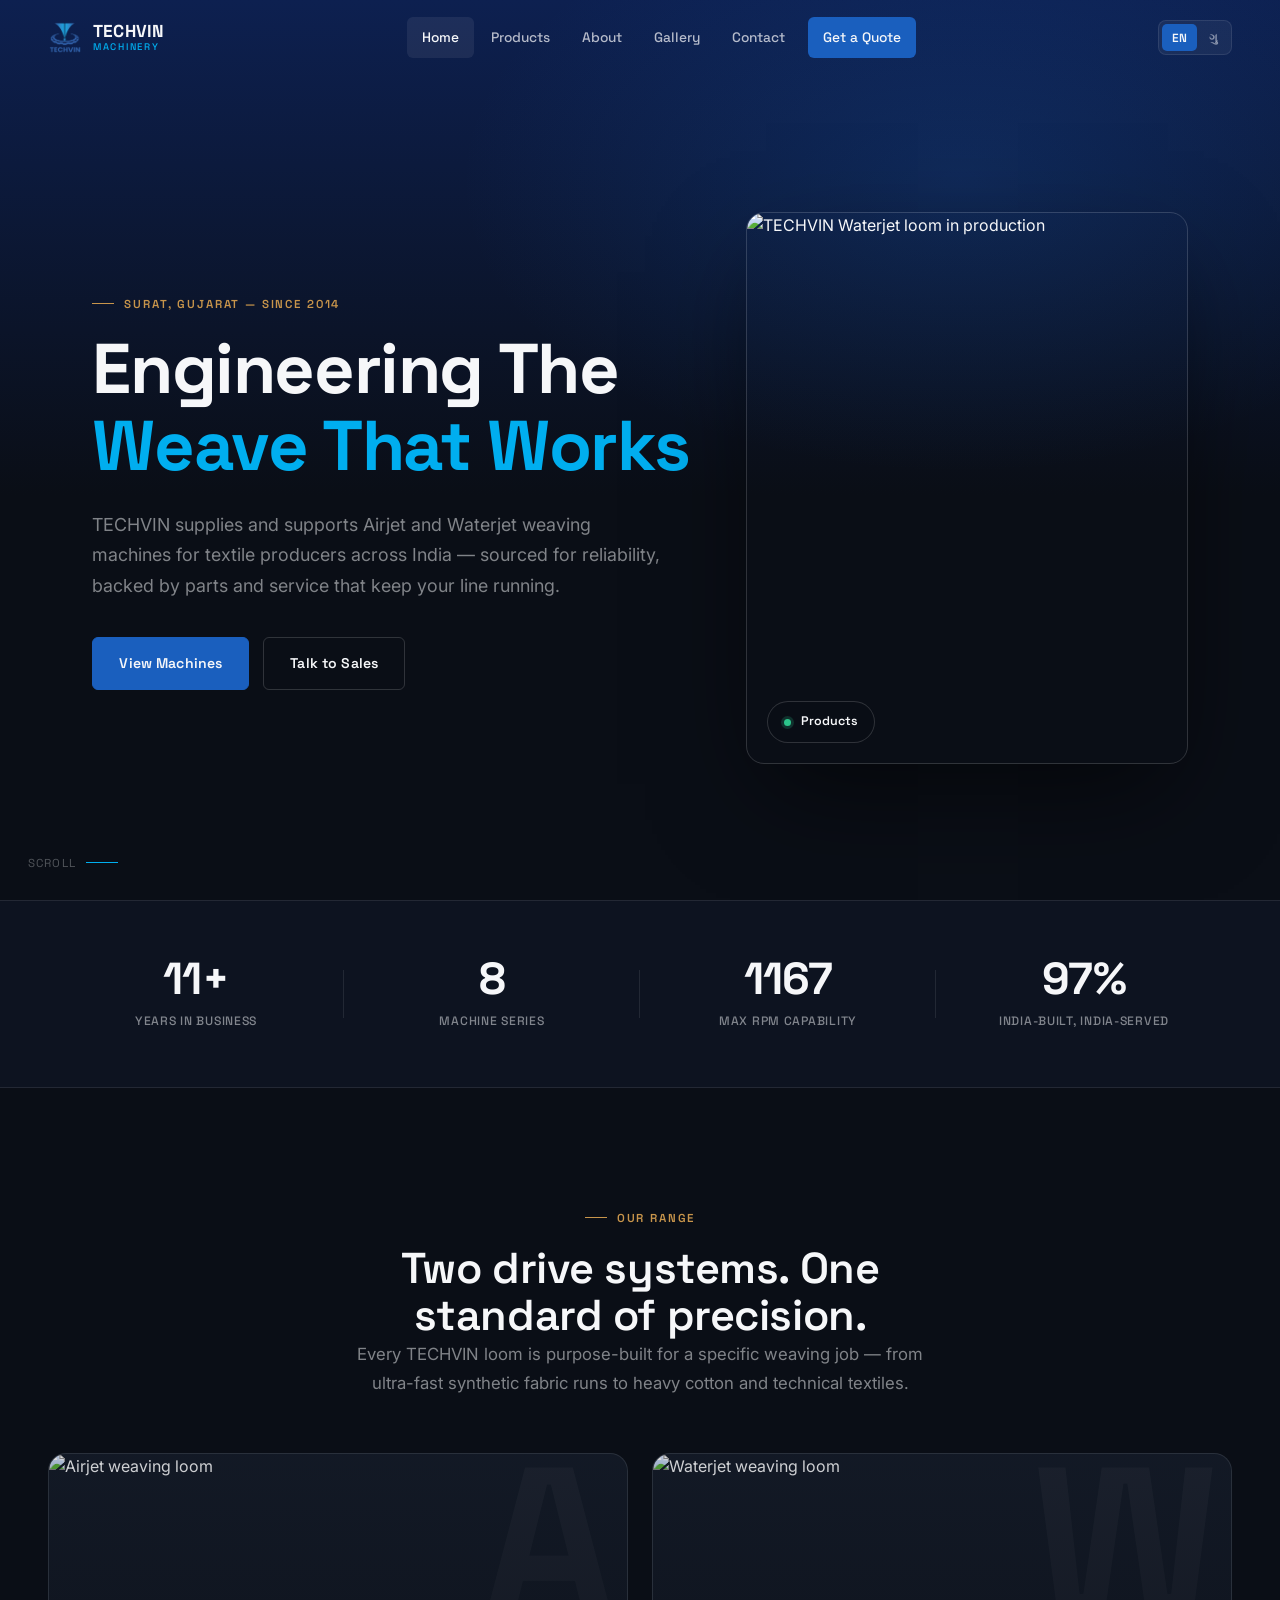
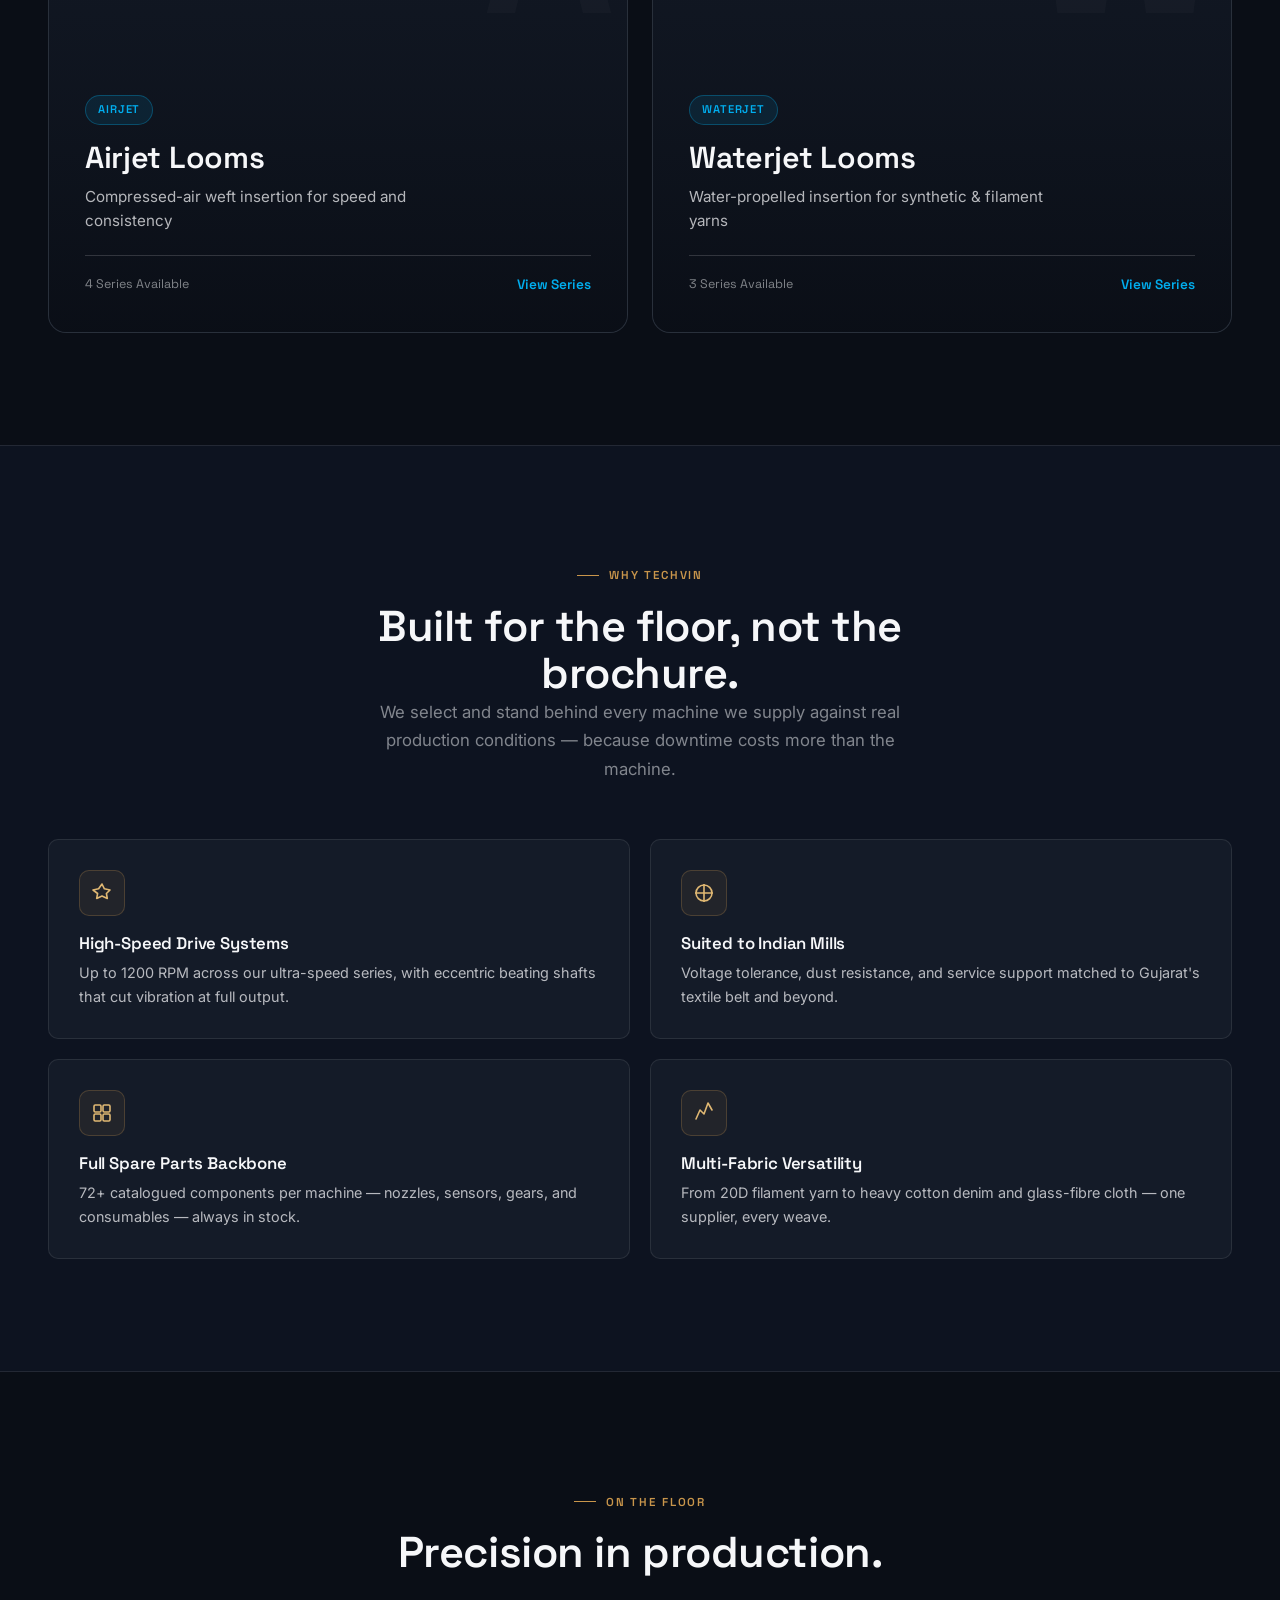
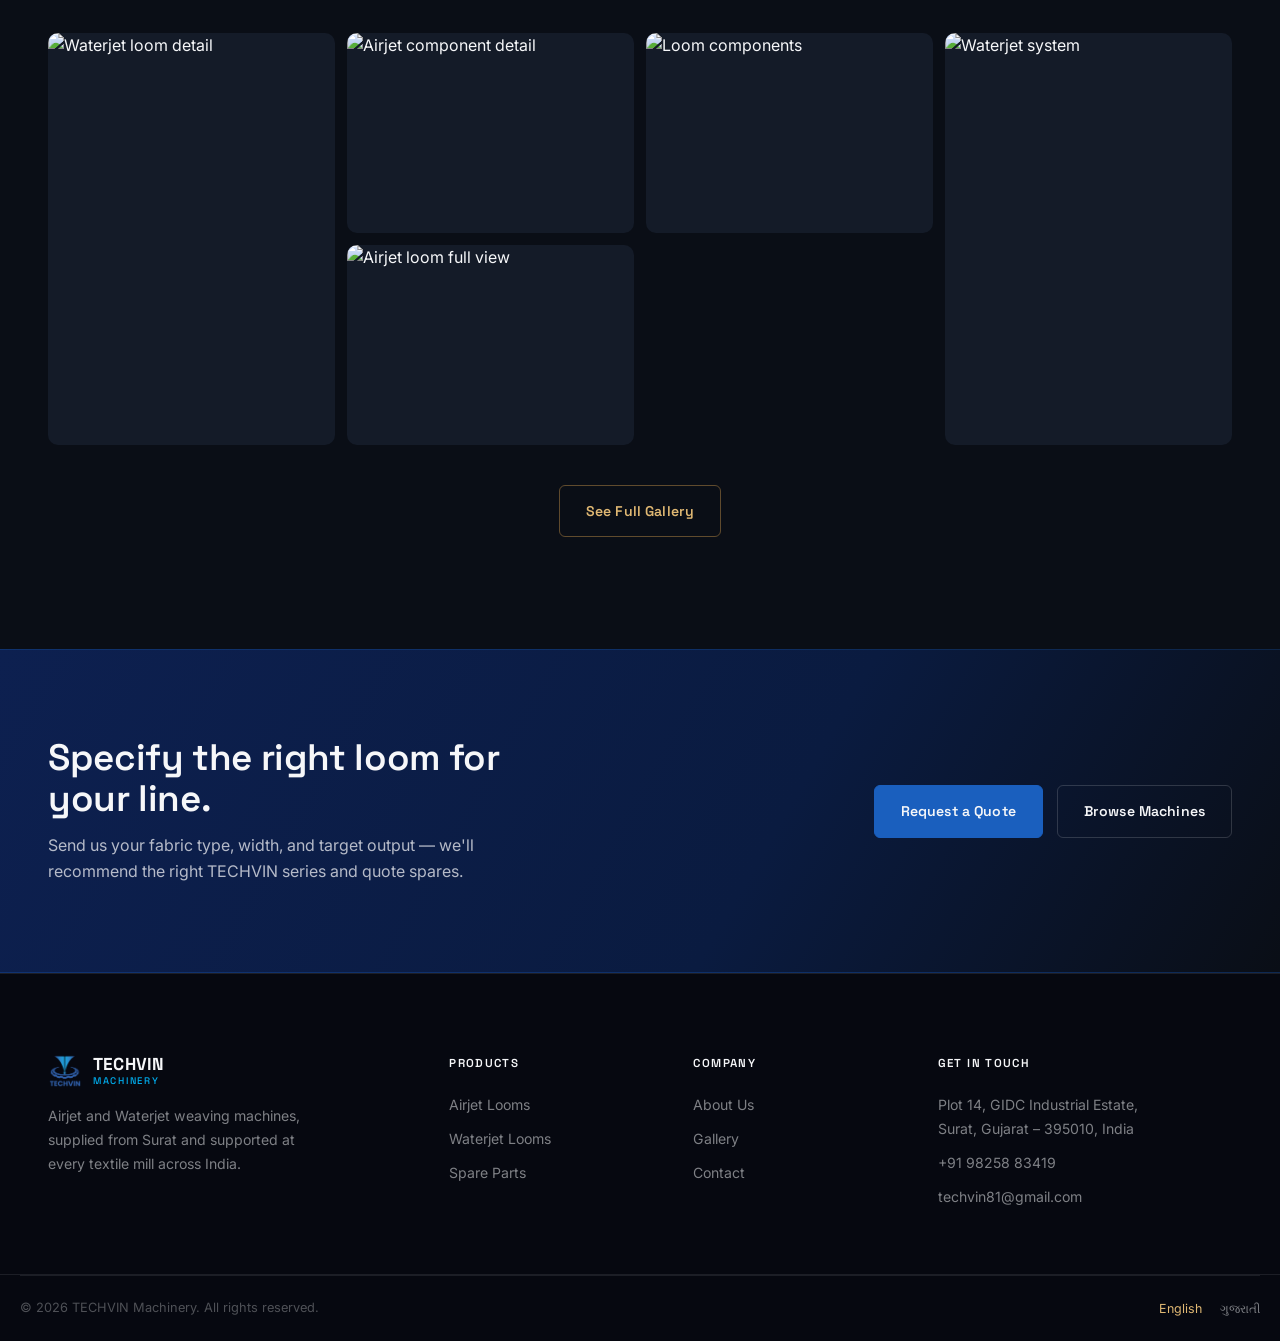
==== index.html @ 34e2d1c4 "Initial website upload" ====
<!DOCTYPE html>
<html lang="en">
<head>
<meta charset="UTF-8" />
<meta name="viewport" content="width=device-width, initial-scale=1.0" />
<title>TECHVIN Machinery — Airjet & Waterjet Weaving Machines | Surat, India</title>
<meta name="description" content="TECHVIN Machinery supplies Airjet and Waterjet weaving looms to textile producers across India. Eight machine series, full spare parts catalogue, and direct technical support." />
<link rel="icon" href="assets/favicon.png" />
<link rel="preconnect" href="https://fonts.googleapis.com">
<link rel="preconnect" href="https://fonts.gstatic.com" crossorigin>
<link href="https://fonts.googleapis.com/css2?family=Space+Grotesk:wght@500;600;700&family=Inter:wght@400;500;600&display=swap" rel="stylesheet">
<link rel="stylesheet" href="css/base.css">
<link rel="stylesheet" href="css/home.css">
</head>
<body>
<a href="#main" class="skip-link">Skip to content</a>

<!-- ═══════════ NAVBAR ═══════════ -->
<header class="nav" id="nav">
  <div class="nav-row">
    <a href="index.html" class="brand">
      <img src="assets/techvin-logo.png" alt="TECHVIN Machinery" class="brand-mark" />
      <span class="brand-text">
        <span class="brand-name" data-i18n="brand_name">TECHVIN</span>
        <span class="brand-sub" data-i18n="brand_sub">Machinery</span>
      </span>
    </a>

    <nav class="nav-links" id="navLinks">
      <a href="index.html" class="nav-link is-active" data-i18n="nav_home">Home</a>
      <a href="pages/products.html" class="nav-link" data-i18n="nav_products">Products</a>
      <a href="pages/about.html" class="nav-link" data-i18n="nav_about">About</a>
      <a href="pages/gallery.html" class="nav-link" data-i18n="nav_gallery">Gallery</a>
      <a href="pages/contact.html" class="nav-link" data-i18n="nav_contact">Contact</a>
      <a href="pages/contact.html" class="nav-link nav-cta" data-i18n="nav_quote">Get a Quote</a>
    </nav>

    <div class="nav-right">
      <div class="lang-switch">
        <button class="lang-btn" data-lang-btn="en">EN</button>
        <button class="lang-btn" data-lang-btn="gu">ગુ</button>
      </div>
      <button class="burger" id="burger" aria-label="Toggle menu" aria-controls="navLinks" aria-expanded="false">
        <span></span><span></span><span></span>
      </button>
    </div>
  </div>
</header>

<main id="main">

  <!-- ═══════════ HERO ═══════════ -->
  <section class="hero">
    <div class="hero-bg"><canvas id="weaveCanvas"></canvas></div>
    <div class="wrap">
      <div class="hero-row">
        <div class="hero-copy">
          <div class="eyebrow" data-i18n="hero_eyebrow">Surat, Gujarat — Since 2014</div>
          <h1>
            <span data-i18n="hero_h1_1">Engineering The</span>
            <em data-i18n="hero_h1_2">Weave That Works</em>
          </h1>
          <p class="lede" data-i18n="hero_lede">TECHVIN supplies and supports Airjet and Waterjet weaving machines for textile producers across India — sourced for reliability, backed by parts and service that keep your line running.</p>
          <div class="hero-actions">
            <a href="pages/products.html" class="btn btn-primary" data-i18n="hero_cta_primary">View Machines</a>
            <a href="pages/contact.html" class="btn btn-ghost" data-i18n="hero_cta_secondary">Talk to Sales</a>
          </div>
        </div>

        <div class="hero-visual">
          <img src="https://drive.google.com/thumbnail?id=1H5EnKCbBgVhOrchlebWyleSHuR_It9DN&sz=w900" alt="TECHVIN Waterjet loom in production" loading="eager" />
          <div class="hero-visual-tag">
            <span class="dot"></span>
            <span data-i18n="nav_products">In Production</span>
          </div>
        </div>
      </div>
    </div>
    <div class="hero-scroll">
      <span data-i18n="hero_scroll">Scroll</span>
      <span class="hero-scroll-line"></span>
    </div>
  </section>

  <!-- ═══════════ STATS BAND ═══════════ -->
  <section class="stats-band">
    <div class="wrap">
      <div class="stats-row">
        <div class="stat r-up">
          <div class="stat-num" data-count-to="11" data-count-suffix="+">0+</div>
          <div class="stat-label" data-i18n="stat_1_label">Years in Business</div>
        </div>
        <div class="stat r-up" data-d="1">
          <div class="stat-num" data-count-to="8">0</div>
          <div class="stat-label" data-i18n="stat_2_label">Machine Series</div>
        </div>
        <div class="stat r-up" data-d="2">
          <div class="stat-num" data-count-to="1200">0</div>
          <div class="stat-label" data-i18n="stat_3_label">Max RPM Capability</div>
        </div>
        <div class="stat r-up" data-d="3">
          <div class="stat-num" data-count-to="100" data-count-suffix="%">0%</div>
          <div class="stat-label" data-i18n="stat_4_label">India-Built, India-Served</div>
        </div>
      </div>
    </div>
  </section>

  <!-- ═══════════ PRODUCT RANGE ═══════════ -->
  <section class="sect">
    <div class="wrap">
      <div class="section-head center r-up">
        <div class="eyebrow" data-i18n="range_eyebrow">Our Range</div>
        <h2 data-i18n="range_title">Two drive systems. One standard of precision.</h2>
        <p class="lede" data-i18n="range_lede">Every TECHVIN loom is purpose-built for a specific weaving job — from ultra-fast synthetic fabric runs to heavy cotton and technical textiles.</p>
      </div>

      <div class="range-grid">
        <a href="pages/products.html#airjet" class="range-card r-up">
          <span class="range-card-ghost">A</span>
          <div class="range-card-bg"><img src="https://drive.google.com/thumbnail?id=15q6mV-lYst948VXFdci10_Y_aM0to9F8&sz=w900" alt="Airjet weaving loom" loading="lazy" /></div>
          <div class="range-card-body">
            <span class="tag-pill">Airjet</span>
            <h3 data-i18n="airjet_name">Airjet Looms</h3>
            <p data-i18n="airjet_tagline">Compressed-air weft insertion for speed and consistency</p>
            <div class="range-card-footer">
              <span class="range-card-count" data-i18n="airjet_count">4 Series Available</span>
              <span class="range-card-link" data-i18n="view_series">View Series →</span>
            </div>
          </div>
        </a>

        <a href="pages/products.html#waterjet" class="range-card r-up" data-d="1">
          <span class="range-card-ghost">W</span>
          <div class="range-card-bg"><img src="https://drive.google.com/thumbnail?id=1H5EnKCbBgVhOrchlebWyleSHuR_It9DN&sz=w900" alt="Waterjet weaving loom" loading="lazy" /></div>
          <div class="range-card-body">
            <span class="tag-pill">Waterjet</span>
            <h3 data-i18n="waterjet_name">Waterjet Looms</h3>
            <p data-i18n="waterjet_tagline">Water-propelled insertion for synthetic & filament yarns</p>
            <div class="range-card-footer">
              <span class="range-card-count" data-i18n="waterjet_count">3 Series Available</span>
              <span class="range-card-link" data-i18n="view_series">View Series →</span>
            </div>
          </div>
        </a>
      </div>
    </div>
  </section>

  <!-- ═══════════ WHY TECHVIN ═══════════ -->
  <section class="sect why-band">
    <div class="wrap">
      <div class="section-head center r-up">
        <div class="eyebrow" data-i18n="why_eyebrow">Why TECHVIN</div>
        <h2 data-i18n="why_title">Built for the floor, not the brochure.</h2>
        <p class="lede" data-i18n="why_lede">We test every configuration against real production conditions before it ships — because downtime costs more than the machine.</p>
      </div>

      <div class="why-grid">
        <div class="why-card r-up">
          <div class="why-icon"><svg width="22" height="22" viewBox="0 0 22 22" fill="none"><path d="M11 2l2.4 4.8L19 8l-3.6 3.5.9 5L11 14l-5.3 2.5.9-5L2 8l5.6-1.2L11 2z" stroke="currentColor" stroke-width="1.6" stroke-linejoin="round"/></svg></div>
          <h4 data-i18n="why1_h">High-Speed Drive Systems</h4>
          <p data-i18n="why1_p">Up to 1200 RPM across our ultra-speed series, with eccentric beating shafts that cut vibration at full output.</p>
        </div>
        <div class="why-card r-up" data-d="1">
          <div class="why-icon"><svg width="22" height="22" viewBox="0 0 22 22" fill="none"><circle cx="11" cy="11" r="8" stroke="currentColor" stroke-width="1.6"/><path d="M11 2v18M2 11h18" stroke="currentColor" stroke-width="1.6"/></svg></div>
          <h4 data-i18n="why2_h">Suited to Indian Mills</h4>
          <p data-i18n="why2_p">Voltage tolerance, dust resistance, and service support tuned for Gujarat's textile belt and beyond.</p>
        </div>
        <div class="why-card r-up" data-d="2">
          <div class="why-icon"><svg width="22" height="22" viewBox="0 0 22 22" fill="none"><rect x="3" y="3" width="7" height="7" rx="1.2" stroke="currentColor" stroke-width="1.6"/><rect x="12" y="3" width="7" height="7" rx="1.2" stroke="currentColor" stroke-width="1.6"/><rect x="3" y="12" width="7" height="7" rx="1.2" stroke="currentColor" stroke-width="1.6"/><rect x="12" y="12" width="7" height="7" rx="1.2" stroke="currentColor" stroke-width="1.6"/></svg></div>
          <h4 data-i18n="why3_h">Full Spare Parts Backbone</h4>
          <p data-i18n="why3_p">72+ catalogued components per machine — nozzles, sensors, gears, and consumables — always in stock.</p>
        </div>
        <div class="why-card r-up" data-d="3">
          <div class="why-icon"><svg width="22" height="22" viewBox="0 0 22 22" fill="none"><path d="M3 17l4-9 4 4 4-11 4 7" stroke="currentColor" stroke-width="1.6" stroke-linecap="round" stroke-linejoin="round"/></svg></div>
          <h4 data-i18n="why4_h">Multi-Fabric Versatility</h4>
          <p data-i18n="why4_p">From 20D filament yarn to heavy cotton denim and glass-fibre cloth — one supplier, every weave.</p>
        </div>
      </div>
    </div>
  </section>

  <!-- ═══════════ SHOWCASE STRIP ═══════════ -->
  <section class="sect">
    <div class="wrap">
      <div class="section-head center r-up">
        <div class="eyebrow" data-i18n="showcase_eyebrow">On The Floor</div>
        <h2 data-i18n="showcase_title">Precision in production.</h2>
      </div>

      <div class="showcase-grid">
        <div class="showcase-item tall r-up">
          <img src="https://drive.google.com/thumbnail?id=1GYxYd52qwYumu2I_xpINzotYPOFWDaPb&sz=w700" alt="Waterjet loom detail" loading="lazy" />
          <div class="showcase-item-label" data-i18n="gallery_filter_waterjet">Waterjet</div>
        </div>
        <div class="showcase-item r-up" data-d="1">
          <img src="https://drive.google.com/thumbnail?id=11P0kAYmKtqrA3sZY6hB5uOSQtJGNh0em&sz=w500" alt="Airjet component detail" loading="lazy" />
          <div class="showcase-item-label" data-i18n="gallery_filter_airjet">Airjet</div>
        </div>
        <div class="showcase-item r-up" data-d="2">
          <img src="https://drive.google.com/thumbnail?id=1xuJgImeui0Eny-VDzC0vppT2C38_XV1b&sz=w500" alt="Loom components" loading="lazy" />
          <div class="showcase-item-label" data-i18n="gallery_filter_detail">Components</div>
        </div>
        <div class="showcase-item tall r-up" data-d="3">
          <img src="https://drive.google.com/thumbnail?id=1aimJ4G2yCXreuC0UBPwrnjMQoAhqiRik&sz=w700" alt="Waterjet system" loading="lazy" />
          <div class="showcase-item-label" data-i18n="gallery_filter_waterjet">Waterjet</div>
        </div>
        <div class="showcase-item r-up" data-d="4">
          <img src="https://drive.google.com/thumbnail?id=1e0-pCHiiewJN08g0MHo2ypxxAXOkhI2l&sz=w500" alt="Airjet loom full view" loading="lazy" />
          <div class="showcase-item-label" data-i18n="gallery_filter_airjet">Airjet</div>
        </div>
      </div>

      <div class="showcase-foot r-up">
        <a href="pages/gallery.html" class="btn btn-brass" data-i18n="showcase_cta">See Full Gallery</a>
      </div>
    </div>
  </section>

  <!-- ═══════════ CTA BAND ═══════════ -->
  <section class="cta-band">
    <div class="wrap">
      <div class="cta-band-row">
        <div class="r-up">
          <h2 data-i18n="cta_band_h">Specify the right loom for your line.</h2>
          <p data-i18n="cta_band_p">Send us your fabric type, width, and target output — we'll recommend the right TECHVIN series and quote spares.</p>
        </div>
        <div class="cta-band-actions r-up" data-d="1">
          <a href="pages/contact.html" class="btn btn-primary" data-i18n="cta_band_btn1">Request a Quote</a>
          <a href="pages/products.html" class="btn btn-ghost" data-i18n="cta_band_btn2">Browse Machines</a>
        </div>
      </div>
    </div>
  </section>

</main>

<!-- ═══════════ FOOTER ═══════════ -->
<footer class="footer">
  <div class="wrap footer-grid">
    <div class="footer-brand">
      <a href="index.html" class="brand">
        <img src="assets/techvin-logo.png" alt="TECHVIN Machinery" class="brand-mark" />
        <span class="brand-text">
          <span class="brand-name" data-i18n="brand_name">TECHVIN</span>
          <span class="brand-sub" data-i18n="brand_sub">Machinery</span>
        </span>
      </a>
      <p class="footer-tag" data-i18n="footer_tagline">Airjet and Waterjet weaving machines, supplied from Surat and supported at every textile mill across India.</p>
    </div>
    <div class="footer-col">
      <h5 data-i18n="footer_col_products">Products</h5>
      <a href="pages/products.html#airjet" data-i18n="footer_link_airjet">Airjet Looms</a>
      <a href="pages/products.html#waterjet" data-i18n="footer_link_waterjet">Waterjet Looms</a>
      <a href="pages/products.html#spares" data-i18n="footer_link_spares">Spare Parts</a>
    </div>
    <div class="footer-col">
      <h5 data-i18n="footer_col_company">Company</h5>
      <a href="pages/about.html" data-i18n="footer_link_about">About Us</a>
      <a href="pages/gallery.html" data-i18n="footer_link_gallery">Gallery</a>
      <a href="pages/contact.html" data-i18n="footer_link_contact">Contact</a>
    </div>
    <div class="footer-col">
      <h5 data-i18n="footer_col_contact">Get In Touch</h5>
      <p data-i18n="footer_addr">Plot 14, GIDC Industrial Estate,<br>Surat, Gujarat – 395010, India</p>
      <a href="tel:+919825883419">+91 98258 83419</a>
      <a href="mailto:techvin81@gmail.com">techvin81@gmail.com</a>
    </div>
  </div>
  <div class="divider"></div>
  <div class="wrap footer-bottom">
    <div class="footer-bottom-row">
      <span data-i18n="footer_copyright">© 2026 TECHVIN Machinery. All rights reserved.</span>
      <div class="footer-langs">
        <button data-lang-btn="en">English</button>
        <button data-lang-btn="gu">ગુજરાતી</button>
      </div>
    </div>
  </div>
</footer>

<script src="js/i18n.js"></script>
<script src="js/main.js"></script>
</body>
</html>
---- css/base.css ----
/* ════════════════════════════════════════════════════════════
   TECHVIN MACHINERY — DESIGN TOKENS & BASE
   ════════════════════════════════════════════════════════════ */

:root {
  /* Surfaces */
  --ink: #0A0E16;
  --ink-2: #0D1320;
  --steel: #141B28;
  --steel-2: #1B2433;
  --line: rgba(246,247,249,0.09);
  --line-strong: rgba(246,247,249,0.16);

  /* Text */
  --paper: #F6F7F9;
  --paper-70: rgba(246,247,249,0.72);
  --paper-50: rgba(246,247,249,0.50);
  --paper-30: rgba(246,247,249,0.30);

  /* Brand */
  --blue: #1A5FBE;
  --blue-2: #2272DD;
  --cyan: #00AEEF;
  --navy-deep: #0D2050;
  --brass: #C8954B;
  --brass-light: #E0B873;

  /* Semantic */
  --success: #2BC48A;
  --danger: #E0556B;

  /* Type */
  --f-display: 'Space Grotesk', sans-serif;
  --f-body: 'Inter', sans-serif;

  /* Geometry */
  --r-sm: 6px;
  --r: 10px;
  --r-lg: 18px;
  --nav-h: 76px;
  --ease: cubic-bezier(0.16, 1, 0.3, 1);
}

/* ─── RESET ─── */
*, *::before, *::after { box-sizing: border-box; margin: 0; padding: 0; }
html { scroll-behavior: smooth; }
body {
  background: var(--ink);
  color: var(--paper);
  font-family: var(--f-body);
  font-size: 16px;
  line-height: 1.6;
  -webkit-font-smoothing: antialiased;
  overflow-x: hidden;
}
img, svg { display: block; max-width: 100%; }
a { color: inherit; text-decoration: none; }
button { font-family: inherit; border: none; background: none; cursor: pointer; }
ul, ol { list-style: none; }
table { border-collapse: collapse; width: 100%; }

::selection { background: var(--blue); color: var(--paper); }

:focus-visible {
  outline: 2px solid var(--cyan);
  outline-offset: 3px;
  border-radius: 2px;
}

/* ─── LAYOUT ─── */
.wrap {
  max-width: 1240px;
  margin: 0 auto;
  padding: 0 28px;
}
.sect { padding: 112px 0; }
.sect-tight { padding: 72px 0; }

@media (max-width: 768px) {
  .sect { padding: 72px 0; }
  .sect-tight { padding: 48px 0; }
  .wrap { padding: 0 20px; }
}

/* ─── TYPE SCALE ─── */
h1, h2, h3, h4 {
  font-family: var(--f-display);
  font-weight: 600;
  line-height: 1.1;
  letter-spacing: -0.01em;
  color: var(--paper);
}
h1 { font-size: clamp(2.4rem, 5.5vw, 4.6rem); font-weight: 700; letter-spacing: -0.02em; }
h2 { font-size: clamp(1.9rem, 3.4vw, 2.7rem); }
h3 { font-size: clamp(1.25rem, 2vw, 1.5rem); }
h4 { font-size: 1.05rem; font-weight: 600; }
p { color: var(--paper-70); }

.eyebrow {
  display: inline-flex;
  align-items: center;
  gap: 10px;
  font-family: var(--f-display);
  font-size: 0.72rem;
  font-weight: 600;
  letter-spacing: 0.16em;
  text-transform: uppercase;
  color: var(--brass);
  margin-bottom: 18px;
}
.eyebrow::before {
  content: '';
  width: 22px; height: 1px;
  background: var(--brass);
}
.lede {
  color: var(--paper-50);
  font-size: 1.05rem;
  line-height: 1.7;
  max-width: 580px;
}
.mono-tag {
  font-family: var(--f-display);
  font-size: 0.7rem;
  letter-spacing: 0.06em;
  color: var(--paper-50);
}

/* ─── BUTTONS ─── */
.btn {
  display: inline-flex;
  align-items: center;
  justify-content: center;
  gap: 8px;
  padding: 14px 26px;
  border-radius: var(--r-sm);
  font-family: var(--f-display);
  font-size: 0.88rem;
  font-weight: 600;
  letter-spacing: 0.01em;
  transition: transform 0.25s var(--ease), box-shadow 0.25s var(--ease), background 0.25s var(--ease), border-color 0.25s var(--ease);
  white-space: nowrap;
}
.btn-primary {
  background: var(--blue);
  color: var(--paper);
  border: 1px solid var(--blue);
}
.btn-primary:hover {
  background: var(--blue-2);
  box-shadow: 0 10px 28px rgba(26,95,190,0.35);
  transform: translateY(-2px);
}
.btn-ghost {
  background: transparent;
  color: var(--paper);
  border: 1px solid var(--line-strong);
}
.btn-ghost:hover {
  border-color: var(--paper-50);
  background: rgba(246,247,249,0.04);
  transform: translateY(-2px);
}
.btn-brass {
  background: transparent;
  color: var(--brass-light);
  border: 1px solid rgba(200,149,75,0.45);
}
.btn-brass:hover {
  background: rgba(200,149,75,0.1);
  border-color: var(--brass-light);
  transform: translateY(-2px);
}
.btn-block { width: 100%; }
.btn[disabled] { opacity: 0.5; cursor: not-allowed; transform: none !important; }

/* ─── NAVBAR ─── */
.nav {
  position: fixed;
  top: 0; left: 0; right: 0;
  z-index: 1000;
  height: var(--nav-h);
  transition: background 0.3s var(--ease), border-color 0.3s var(--ease);
  border-bottom: 1px solid transparent;
}
.nav.is-scrolled {
  background: rgba(10,14,22,0.88);
  backdrop-filter: blur(18px);
  -webkit-backdrop-filter: blur(18px);
  border-bottom-color: var(--line);
}
.nav-row {
  max-width: 1240px;
  margin: 0 auto;
  padding: 0 28px;
  height: 100%;
  display: flex;
  align-items: center;
  justify-content: space-between;
  gap: 24px;
}
.brand { display: flex; align-items: center; gap: 11px; flex-shrink: 0; }
.brand-mark { width: 34px; height: 34px; flex-shrink: 0; object-fit: contain; }
.brand-text { display: flex; flex-direction: column; line-height: 1; }
.brand-name {
  font-family: var(--f-display);
  font-size: 1.08rem;
  font-weight: 700;
  letter-spacing: 0.01em;
}
.brand-sub {
  font-family: var(--f-display);
  font-size: 0.6rem;
  font-weight: 500;
  color: var(--cyan);
  text-transform: uppercase;
  letter-spacing: 0.18em;
  margin-top: 3px;
}
.nav-links {
  display: flex;
  align-items: center;
  gap: 2px;
}
.nav-link {
  font-family: var(--f-display);
  font-size: 0.86rem;
  font-weight: 500;
  color: var(--paper-70);
  padding: 9px 15px;
  border-radius: var(--r-sm);
  transition: color 0.2s, background 0.2s;
}
.nav-link:hover { color: var(--paper); background: rgba(246,247,249,0.05); }
.nav-link.is-active { color: var(--paper); background: rgba(246,247,249,0.07); }
.nav-cta {
  background: var(--blue);
  color: var(--paper) !important;
  margin-left: 6px;
}
.nav-cta:hover { background: var(--blue-2); }
.nav-right { display: flex; align-items: center; gap: 14px; }

.lang-switch {
  display: flex;
  background: rgba(246,247,249,0.05);
  border: 1px solid var(--line);
  border-radius: 8px;
  padding: 3px;
  gap: 2px;
}
.lang-btn {
  font-family: var(--f-display);
  font-size: 0.74rem;
  font-weight: 600;
  color: var(--paper-50);
  padding: 6px 10px;
  border-radius: 5px;
  transition: background 0.2s, color 0.2s;
}
.lang-btn:hover { color: var(--paper); }
.lang-btn.is-active { background: var(--blue); color: var(--paper); }

.burger {
  display: none;
  flex-direction: column;
  justify-content: center;
  gap: 5px;
  width: 36px; height: 36px;
}
.burger span {
  width: 22px; height: 1.5px;
  background: var(--paper);
  transition: transform 0.3s var(--ease), opacity 0.3s var(--ease);
}
.burger.is-open span:nth-child(1) { transform: translateY(6.5px) rotate(45deg); }
.burger.is-open span:nth-child(2) { opacity: 0; }
.burger.is-open span:nth-child(3) { transform: translateY(-6.5px) rotate(-45deg); }

@media (max-width: 920px) {
  .nav-links {
    position: fixed;
    top: var(--nav-h); left: 0; right: 0; bottom: 0;
    background: rgba(10,14,22,0.98);
    backdrop-filter: blur(20px);
    flex-direction: column;
    justify-content: center;
    gap: 6px;
    transform: translateX(100%);
    transition: transform 0.35s var(--ease);
  }
  .nav-links.is-open { transform: translateX(0); }
  .nav-link { font-size: 1.3rem; padding: 16px 32px; }
  .nav-cta { margin: 14px 0 0; }
  .burger { display: flex; }
}

/* ─── FOOTER ─── */
.footer {
  background: #060810;
  border-top: 1px solid var(--line);
  padding-top: 80px;
}
.footer-grid {
  display: grid;
  grid-template-columns: 1.8fr 1fr 1fr 1.5fr;
  gap: 48px;
  padding-bottom: 56px;
}
.footer-tag { color: var(--paper-50); font-size: 0.88rem; line-height: 1.7; max-width: 280px; margin-top: 16px; }
.footer-col h5 {
  font-family: var(--f-display);
  font-size: 0.72rem;
  font-weight: 600;
  text-transform: uppercase;
  letter-spacing: 0.12em;
  color: var(--paper);
  margin-bottom: 20px;
}
.footer-col a, .footer-col p {
  display: block;
  color: var(--paper-50);
  font-size: 0.88rem;
  line-height: 1.7;
  margin-bottom: 10px;
  transition: color 0.2s;
}
.footer-col a:hover { color: var(--cyan); }
.footer-bottom { border-top: 1px solid var(--line); padding: 22px 0; }
.footer-bottom-row {
  display: flex;
  align-items: center;
  justify-content: space-between;
  gap: 16px;
  flex-wrap: wrap;
}
.footer-bottom-row span { color: var(--paper-30); font-size: 0.8rem; }
.footer-langs { display: flex; gap: 18px; }
.footer-langs button { font-size: 0.78rem; color: var(--paper-50); transition: color 0.2s; }
.footer-langs button:hover, .footer-langs button.is-active { color: var(--brass-light); }

@media (max-width: 980px) {
  .footer-grid { grid-template-columns: 1fr 1fr; }
}
@media (max-width: 600px) {
  .footer-grid { grid-template-columns: 1fr; gap: 36px; }
  .footer-bottom-row { flex-direction: column; text-align: center; }
}

/* ─── REVEAL ANIMATIONS ─── */
.r-up {
  opacity: 0;
  transform: translateY(28px);
  transition: opacity 0.7s var(--ease), transform 0.7s var(--ease);
}
.r-up.in-view { opacity: 1; transform: translateY(0); }
.r-up[data-d="1"] { transition-delay: 0.08s; }
.r-up[data-d="2"] { transition-delay: 0.16s; }
.r-up[data-d="3"] { transition-delay: 0.24s; }
.r-up[data-d="4"] { transition-delay: 0.32s; }
.r-up[data-d="5"] { transition-delay: 0.40s; }

@media (prefers-reduced-motion: reduce) {
  .r-up { opacity: 1 !important; transform: none !important; transition: none !important; }
  *, *::before, *::after { animation-duration: 0.01ms !important; animation-iteration-count: 1 !important; }
}

/* ─── PAGE HEADER (inner pages) ─── */
.page-head {
  padding: calc(var(--nav-h) + 64px) 0 64px;
  position: relative;
  border-bottom: 1px solid var(--line);
  overflow: hidden;
}
.page-head-bg {
  position: absolute; inset: 0;
  background:
    radial-gradient(ellipse 70% 50% at 20% 0%, rgba(26,95,190,0.18) 0%, transparent 60%),
    linear-gradient(180deg, var(--navy-deep) 0%, var(--ink) 100%);
  z-index: 0;
}
.page-head-content { position: relative; z-index: 1; }
.page-head .eyebrow { justify-content: flex-start; }
.page-head h1 { margin-bottom: 16px; }
.page-head .lede { max-width: 620px; }
.crumbs {
  display: flex;
  align-items: center;
  gap: 8px;
  font-family: var(--f-display);
  font-size: 0.78rem;
  color: var(--paper-30);
  margin-bottom: 24px;
}
.crumbs a { transition: color 0.2s; }
.crumbs a:hover { color: var(--cyan); }

/* ─── SHARED UTILITIES ─── */
.section-head { margin-bottom: 56px; max-width: 640px; }
.section-head.center { margin-left: auto; margin-right: auto; text-align: center; }
.section-head.center .eyebrow { justify-content: center; }
.section-head.center .lede { margin: 0 auto; }

.divider {
  height: 1px;
  background: var(--line);
  border: none;
  margin: 0;
}

.tag-pill {
  display: inline-flex;
  align-items: center;
  font-family: var(--f-display);
  font-size: 0.7rem;
  font-weight: 600;
  letter-spacing: 0.08em;
  text-transform: uppercase;
  padding: 5px 12px;
  border-radius: 100px;
  background: rgba(0,174,239,0.1);
  border: 1px solid rgba(0,174,239,0.3);
  color: var(--cyan);
}
.tag-pill.brass { background: rgba(200,149,75,0.1); border-color: rgba(200,149,75,0.35); color: var(--brass-light); }

/* Skip link */
.skip-link {
  position: absolute;
  left: -999px;
  top: 0;
  background: var(--blue);
  color: var(--paper);
  padding: 10px 16px;
  z-index: 2000;
  font-family: var(--f-display);
  font-size: 0.85rem;
}
.skip-link:focus { left: 12px; top: 12px; }
---- css/home.css ----
/* ════════════════════════════════════════════════════════════
   HOME PAGE
   ════════════════════════════════════════════════════════════ */

/* ─── HERO ─── */
.hero {
  position: relative;
  min-height: 100vh;
  display: flex;
  align-items: center;
  padding-top: var(--nav-h);
  overflow: hidden;
}
.hero-bg {
  position: absolute; inset: 0; z-index: 0;
}
#weaveCanvas { width: 100%; height: 100%; opacity: 0.55; }
.hero-bg::after {
  content: '';
  position: absolute; inset: 0;
  background:
    radial-gradient(ellipse 60% 50% at 75% 20%, rgba(26,95,190,0.22) 0%, transparent 65%),
    linear-gradient(180deg, var(--navy-deep) 0%, var(--ink) 55%, var(--ink) 100%);
}
.hero-row {
  position: relative; z-index: 1;
  display: grid;
  grid-template-columns: 1.15fr 0.85fr;
  gap: 56px;
  align-items: center;
  width: 100%;
}
.hero-copy { max-width: 600px; }
.hero-copy .eyebrow { justify-content: flex-start; }
.hero-copy h1 { margin-bottom: 24px; }
.hero-copy h1 em {
  font-style: normal;
  color: var(--cyan);
  display: block;
}
.hero-copy .lede { font-size: 1.12rem; margin-bottom: 36px; }
.hero-actions { display: flex; gap: 14px; flex-wrap: wrap; }

.hero-visual {
  position: relative;
  aspect-ratio: 4/5;
  border-radius: var(--r-lg);
  overflow: hidden;
  border: 1px solid var(--line-strong);
  box-shadow: 0 40px 100px -20px rgba(0,0,0,0.6);
}
.hero-visual img { width: 100%; height: 100%; object-fit: cover; }
.hero-visual-tag {
  position: absolute;
  bottom: 20px; left: 20px;
  display: flex;
  align-items: center;
  gap: 10px;
  background: rgba(10,14,22,0.75);
  backdrop-filter: blur(10px);
  border: 1px solid var(--line-strong);
  padding: 10px 16px;
  border-radius: 100px;
}
.hero-visual-tag .dot {
  width: 7px; height: 7px;
  border-radius: 50%;
  background: var(--success);
  box-shadow: 0 0 0 3px rgba(43,196,138,0.2);
}
.hero-visual-tag span {
  font-family: var(--f-display);
  font-size: 0.78rem;
  font-weight: 600;
}

.hero-scroll {
  position: absolute;
  bottom: 28px; left: 28px;
  z-index: 1;
  display: flex;
  align-items: center;
  gap: 10px;
  color: var(--paper-30);
  font-family: var(--f-display);
  font-size: 0.72rem;
  letter-spacing: 0.1em;
  text-transform: uppercase;
}
.hero-scroll-line {
  width: 32px; height: 1px;
  background: var(--paper-30);
  position: relative;
  overflow: hidden;
}
.hero-scroll-line::after {
  content: '';
  position: absolute; inset: 0;
  background: var(--cyan);
  animation: scrollLine 2s ease-in-out infinite;
}
@keyframes scrollLine {
  0% { transform: translateX(-100%); }
  50% { transform: translateX(0); }
  100% { transform: translateX(100%); }
}

@media (max-width: 980px) {
  .hero-row { grid-template-columns: 1fr; gap: 40px; }
  .hero-visual { aspect-ratio: 16/10; order: -1; }
  .hero { padding-bottom: 64px; }
  .hero-scroll { display: none; }
}

/* ─── STATS BAND ─── */
.stats-band {
  background: var(--ink-2);
  border-top: 1px solid var(--line);
  border-bottom: 1px solid var(--line);
  padding: 56px 0;
}
.stats-row {
  display: grid;
  grid-template-columns: repeat(4, 1fr);
  gap: 0;
}
.stat {
  text-align: center;
  padding: 0 20px;
  position: relative;
}
.stat:not(:last-child)::after {
  content: '';
  position: absolute;
  right: 0; top: 50%;
  transform: translateY(-50%);
  width: 1px; height: 48px;
  background: var(--line);
}
.stat-num {
  font-family: var(--f-display);
  font-size: clamp(2rem, 3.6vw, 2.8rem);
  font-weight: 700;
  color: var(--paper);
  letter-spacing: -0.02em;
  line-height: 1;
  margin-bottom: 10px;
}
.stat-label {
  font-family: var(--f-display);
  font-size: 0.76rem;
  font-weight: 500;
  text-transform: uppercase;
  letter-spacing: 0.06em;
  color: var(--paper-50);
}
@media (max-width: 768px) {
  .stats-row { grid-template-columns: repeat(2, 1fr); gap: 36px 0; }
  .stat:nth-child(2)::after { display: none; }
}

/* ─── PRODUCT RANGE (2 big cards) ─── */
.range-grid {
  display: grid;
  grid-template-columns: 1fr 1fr;
  gap: 24px;
}
.range-card {
  position: relative;
  border-radius: var(--r-lg);
  overflow: hidden;
  border: 1px solid var(--line);
  background: var(--steel);
  min-height: 480px;
  display: flex;
  flex-direction: column;
  justify-content: flex-end;
  transition: border-color 0.3s var(--ease), transform 0.3s var(--ease);
}
.range-card:hover { border-color: rgba(0,174,239,0.4); transform: translateY(-4px); }
.range-card-bg {
  position: absolute; inset: 0;
  z-index: 0;
}
.range-card-bg img {
  width: 100%; height: 100%; object-fit: cover;
  transition: transform 0.7s var(--ease);
}
.range-card:hover .range-card-bg img { transform: scale(1.06); }
.range-card-bg::after {
  content: '';
  position: absolute; inset: 0;
  background: linear-gradient(180deg, rgba(10,14,22,0.15) 0%, rgba(10,14,22,0.55) 55%, rgba(10,14,22,0.96) 100%);
}
.range-card-ghost {
  position: absolute;
  top: -0.08em; right: 12px;
  font-family: var(--f-display);
  font-size: 13rem;
  font-weight: 700;
  color: rgba(246,247,249,0.04);
  line-height: 1;
  z-index: 0;
  pointer-events: none;
  user-select: none;
}
.range-card-body {
  position: relative; z-index: 1;
  padding: 36px;
}
.range-card-body .tag-pill { margin-bottom: 16px; }
.range-card-body h3 { font-size: 1.9rem; margin-bottom: 10px; }
.range-card-body p { font-size: 0.95rem; max-width: 380px; margin-bottom: 22px; }
.range-card-footer {
  display: flex;
  align-items: center;
  justify-content: space-between;
  padding-top: 18px;
  border-top: 1px solid var(--line-strong);
}
.range-card-count {
  font-family: var(--f-display);
  font-size: 0.78rem;
  color: var(--paper-50);
}
.range-card-link {
  display: inline-flex;
  align-items: center;
  gap: 7px;
  font-family: var(--f-display);
  font-size: 0.85rem;
  font-weight: 600;
  color: var(--cyan);
  transition: gap 0.2s var(--ease);
}
.range-card-link:hover { gap: 12px; }

@media (max-width: 860px) {
  .range-grid { grid-template-columns: 1fr; }
  .range-card-ghost { font-size: 9rem; }
}

/* ─── WHY US ─── */
.why-band { background: var(--ink-2); border-top: 1px solid var(--line); border-bottom: 1px solid var(--line); }
.why-grid {
  display: grid;
  grid-template-columns: repeat(2, 1fr);
  gap: 20px;
}
.why-card {
  background: var(--steel);
  border: 1px solid var(--line);
  border-radius: var(--r);
  padding: 30px;
  transition: border-color 0.25s, transform 0.25s var(--ease);
}
.why-card:hover { border-color: rgba(200,149,75,0.35); transform: translateY(-3px); }
.why-icon {
  width: 46px; height: 46px;
  border-radius: 10px;
  background: rgba(200,149,75,0.08);
  border: 1px solid rgba(200,149,75,0.25);
  display: flex; align-items: center; justify-content: center;
  margin-bottom: 18px;
  color: var(--brass-light);
}
.why-card h4 { margin-bottom: 8px; }
.why-card p { font-size: 0.9rem; line-height: 1.65; }
@media (max-width: 700px) { .why-grid { grid-template-columns: 1fr; } }

/* ─── SHOWCASE STRIP ─── */
.showcase-grid {
  display: grid;
  grid-template-columns: repeat(4, 1fr);
  grid-auto-rows: 200px;
  gap: 12px;
}
.showcase-item {
  position: relative;
  border-radius: var(--r);
  overflow: hidden;
  background: var(--steel);
}
.showcase-item.tall { grid-row: span 2; }
.showcase-item img {
  width: 100%; height: 100%; object-fit: cover;
  transition: transform 0.6s var(--ease);
}
.showcase-item:hover img { transform: scale(1.08); }
.showcase-item-label {
  position: absolute; inset: auto 0 0 0;
  padding: 28px 14px 12px;
  background: linear-gradient(180deg, transparent, rgba(10,14,22,0.85));
  font-family: var(--f-display);
  font-size: 0.74rem;
  font-weight: 500;
  text-transform: uppercase;
  letter-spacing: 0.06em;
  color: var(--paper-70);
  opacity: 0;
  transition: opacity 0.25s;
}
.showcase-item:hover .showcase-item-label { opacity: 1; }
.showcase-foot { text-align: center; margin-top: 40px; }

@media (max-width: 860px) {
  .showcase-grid { grid-template-columns: repeat(2, 1fr); grid-auto-rows: 180px; }
  .showcase-item.tall { grid-row: span 1; }
}

/* ─── CTA BAND ─── */
.cta-band {
  position: relative;
  background: linear-gradient(120deg, var(--navy-deep) 0%, #0A1B40 60%, var(--ink) 100%);
  border-top: 1px solid rgba(26,95,190,0.3);
  border-bottom: 1px solid rgba(26,95,190,0.3);
  padding: 88px 0;
  overflow: hidden;
}
.cta-band-row {
  display: flex;
  align-items: center;
  justify-content: space-between;
  gap: 48px;
  flex-wrap: wrap;
  position: relative;
  z-index: 1;
}
.cta-band h2 { font-size: clamp(1.6rem, 3vw, 2.3rem); max-width: 460px; }
.cta-band p { margin-top: 14px; max-width: 440px; }
.cta-band-actions { display: flex; gap: 14px; flex-wrap: wrap; }

@media (max-width: 700px) {
  .cta-band-row { text-align: center; justify-content: center; }
  .cta-band p { margin-left: auto; margin-right: auto; }
  .cta-band-actions { justify-content: center; }
}
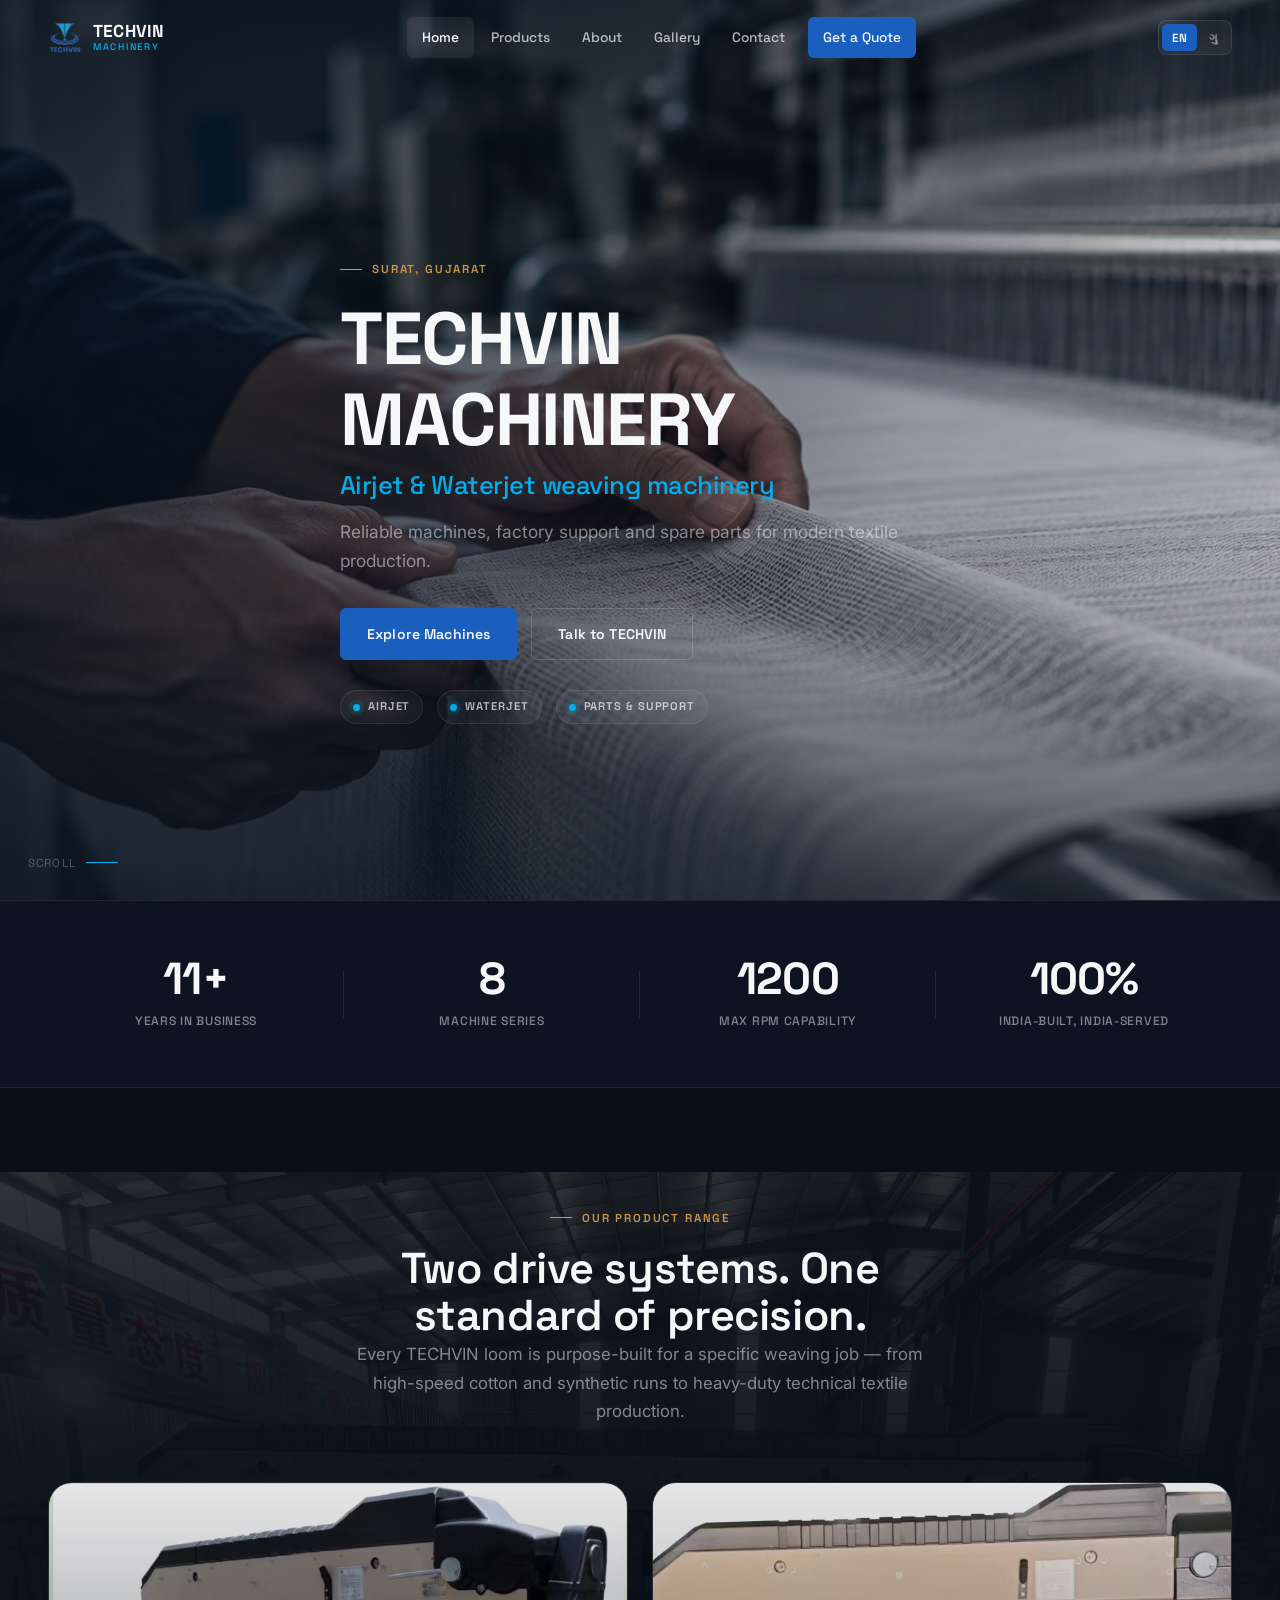
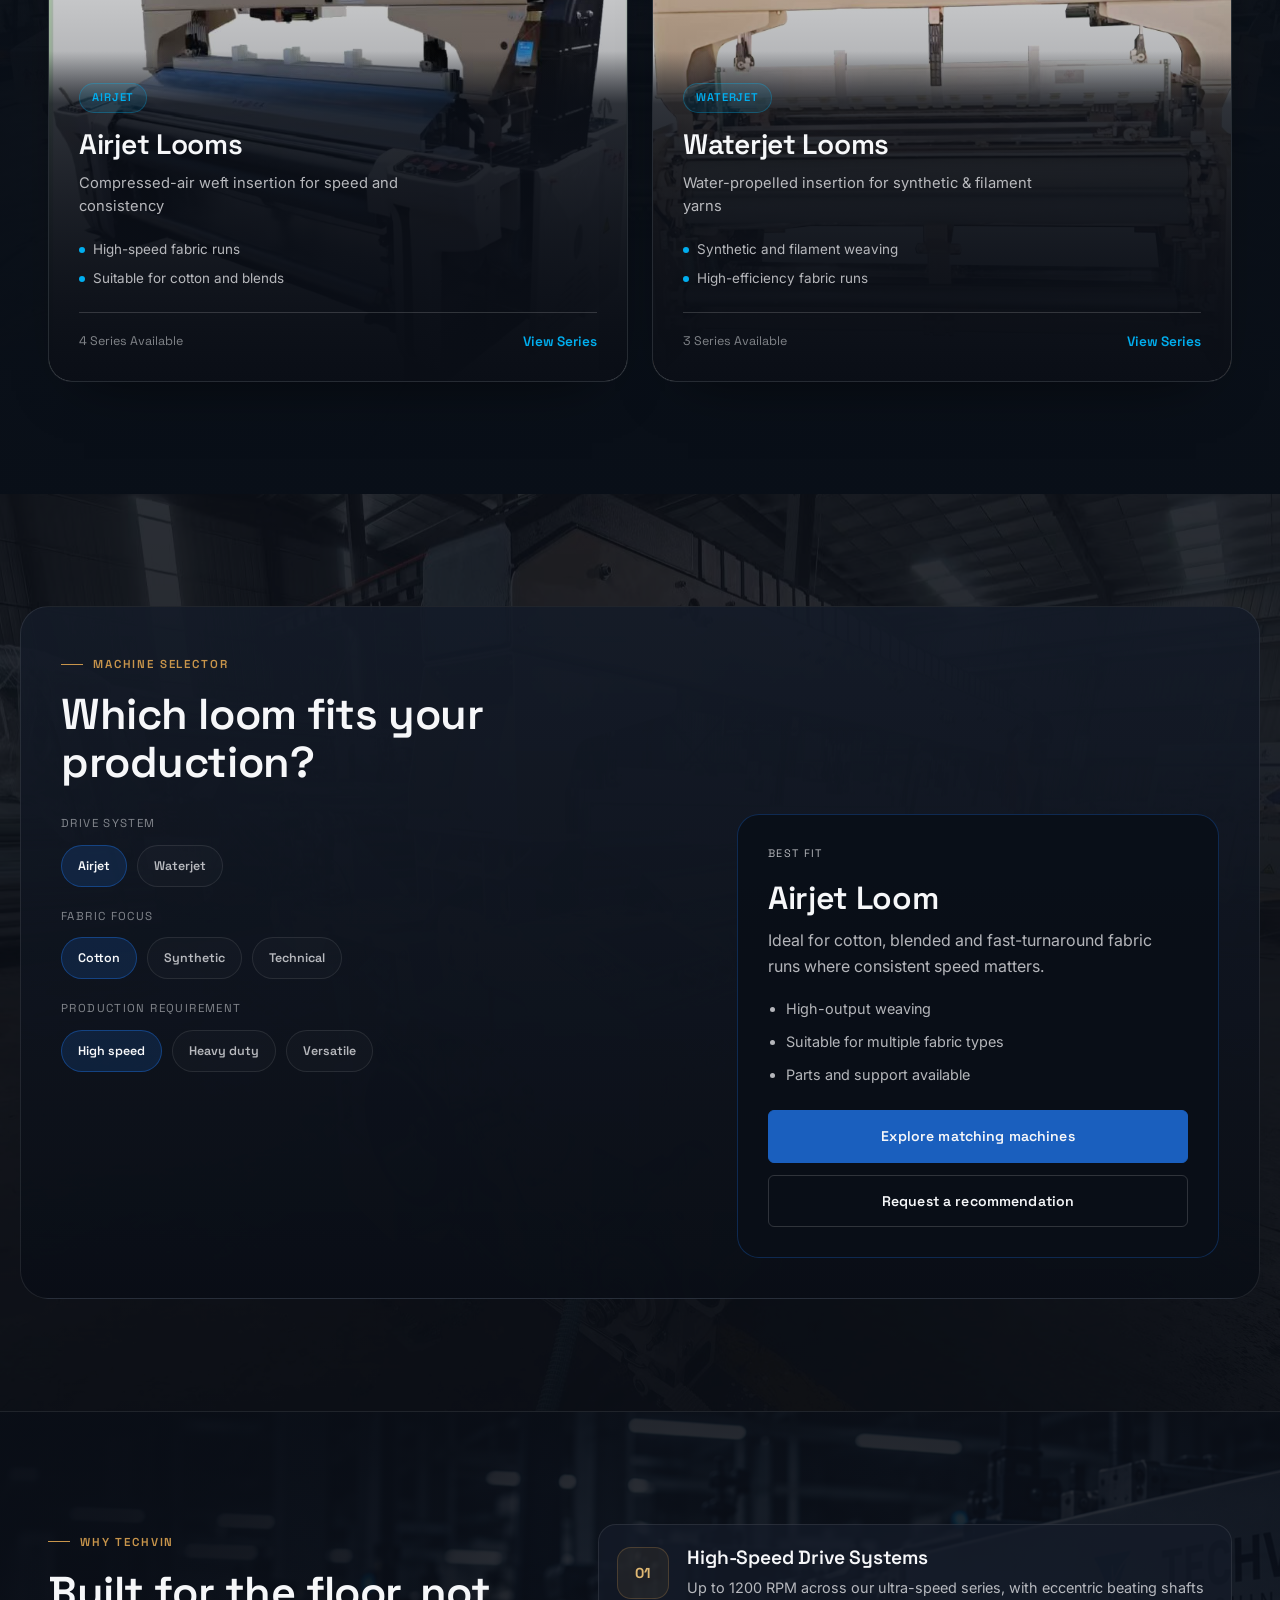
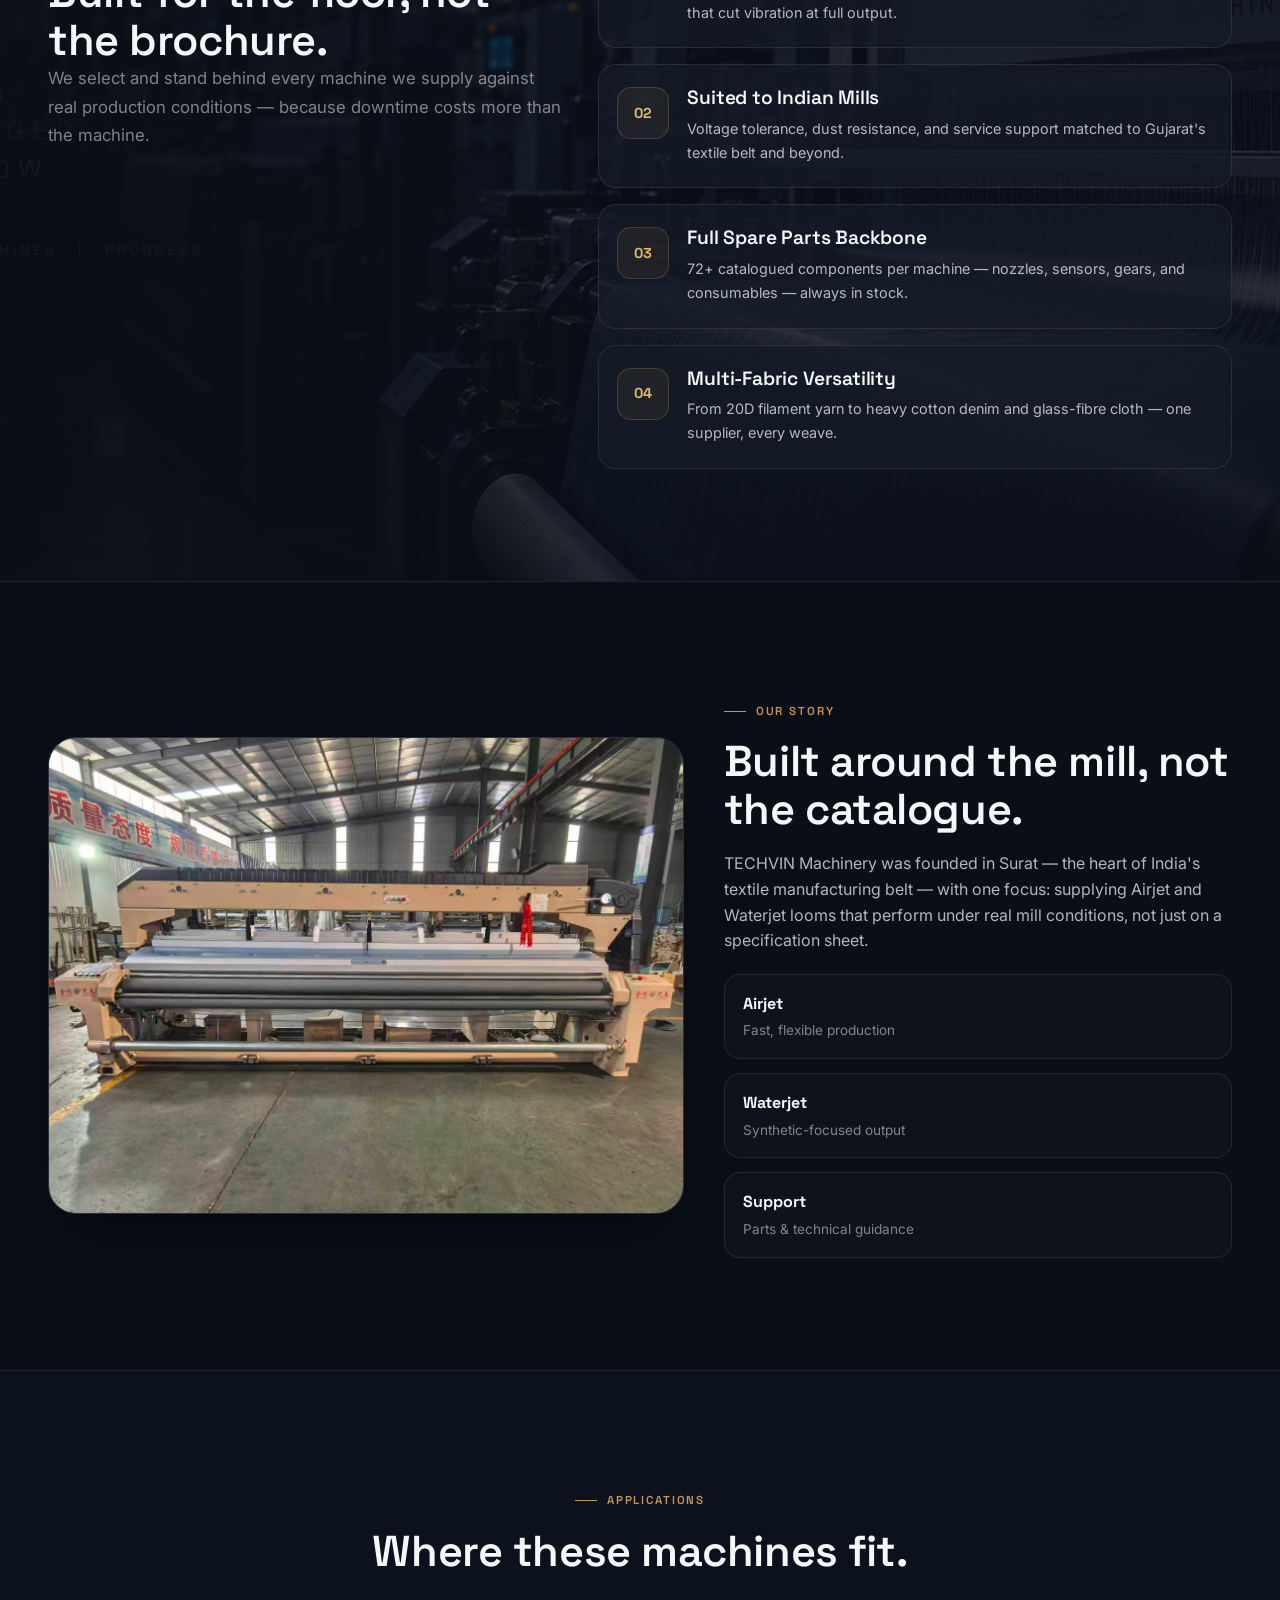
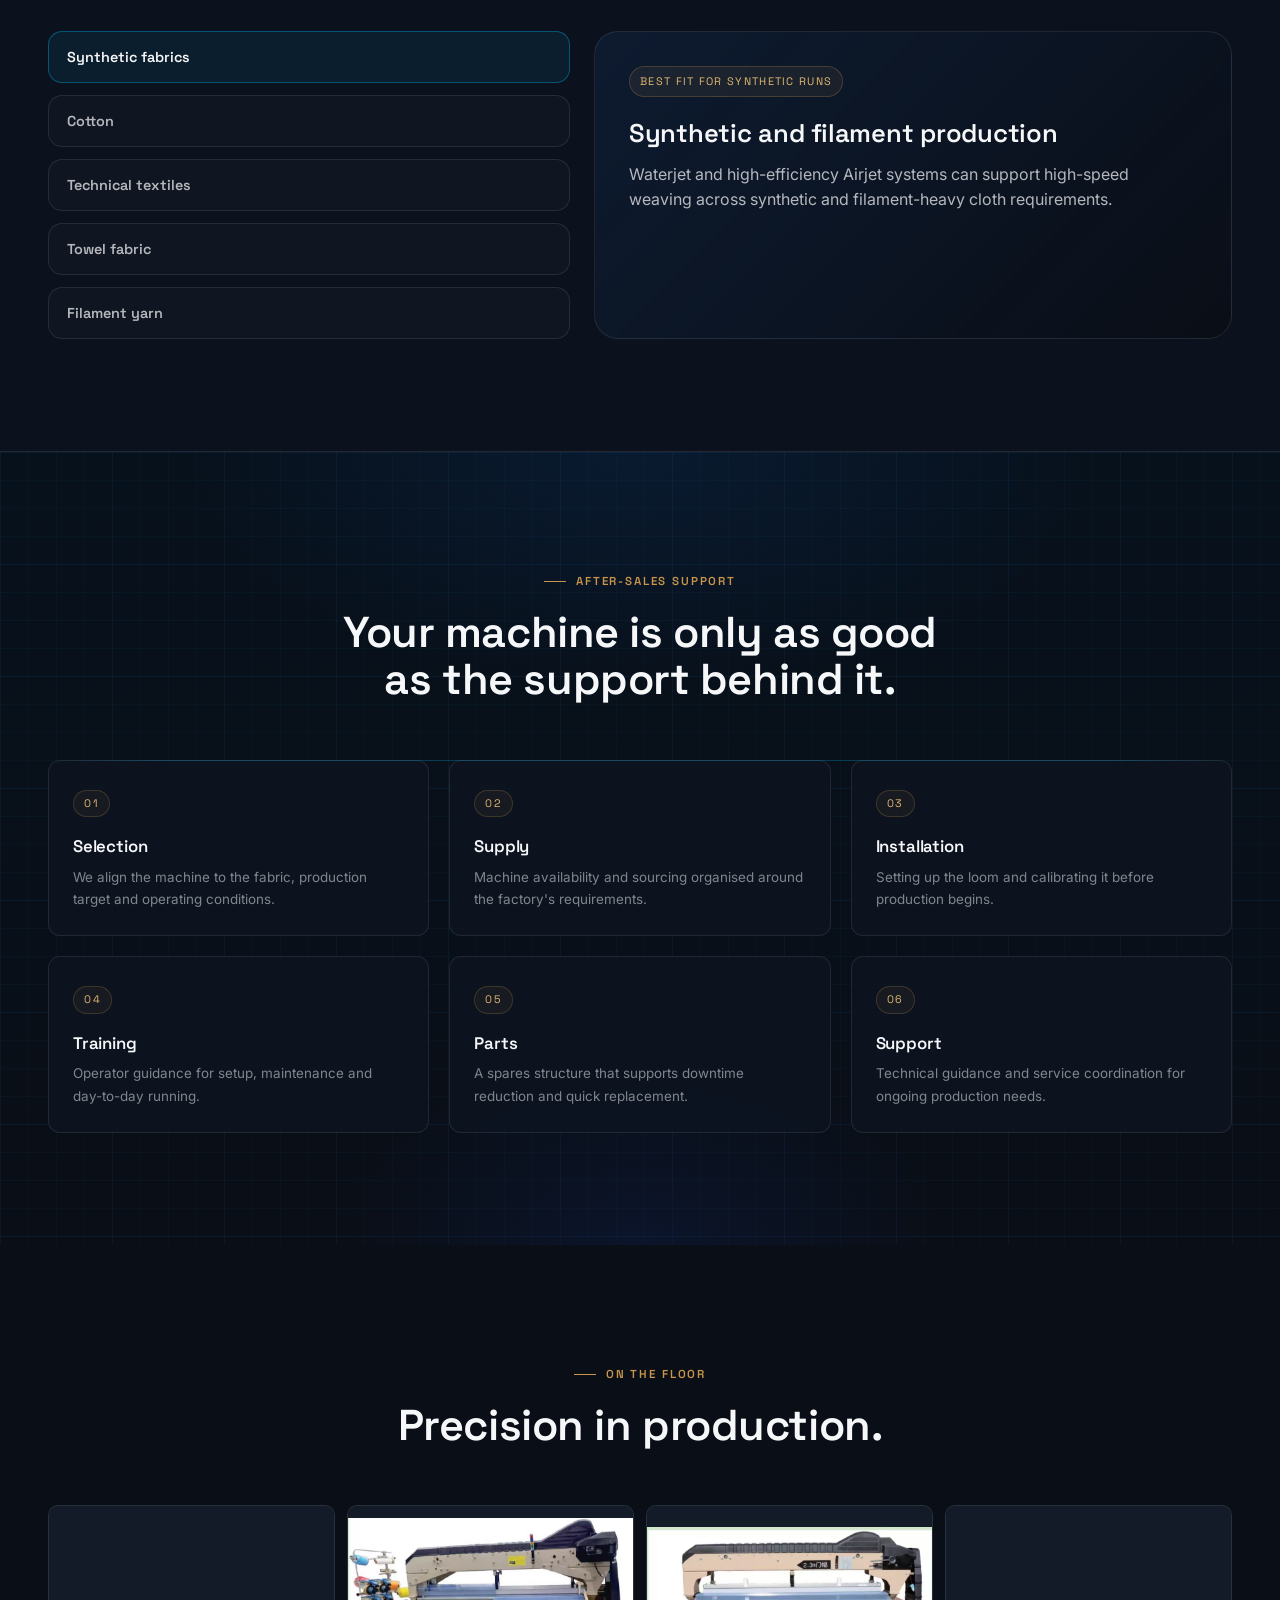
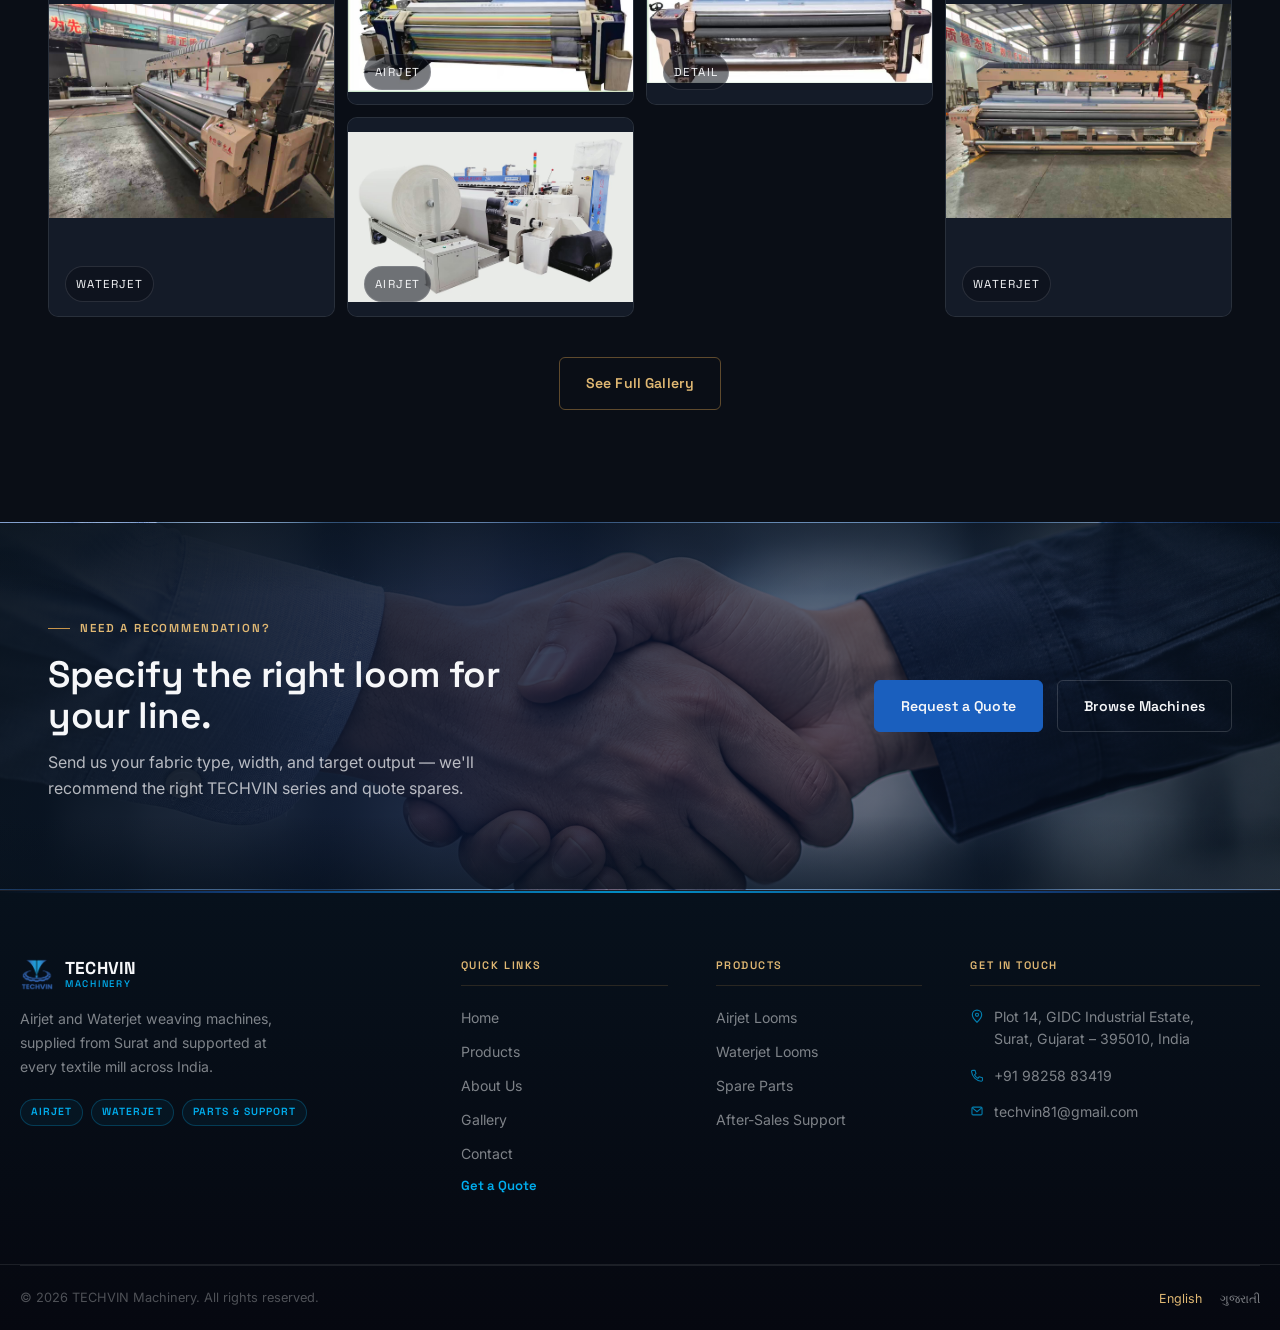
==== commit 05e90366: "Update website design, responsive UI, and assets" ====
--- a/index.html
+++ b/index.html
@@ -5,6 +5,13 @@
 <meta name="viewport" content="width=device-width, initial-scale=1.0" />
 <title>TECHVIN Machinery — Airjet & Waterjet Weaving Machines | Surat, India</title>
 <meta name="description" content="TECHVIN Machinery supplies Airjet and Waterjet weaving looms to textile producers across India. Eight machine series, full spare parts catalogue, and direct technical support." />
+<meta name="theme-color" content="#0A0E16" />
+<meta property="og:type" content="website" />
+<meta property="og:title" content="TECHVIN Machinery — Airjet &amp; Waterjet Weaving Machines" />
+<meta property="og:description" content="TECHVIN supplies Airjet and Waterjet weaving looms to textile producers across India. Eight machine series, full spare parts catalogue, and direct technical support." />
+<meta property="og:image" content="assets/techvin-logo.png" />
+<link rel="apple-touch-icon" href="assets/favicon.png" />
+<link rel="canonical" href="https://techvinmachinery.in/" />
 <link rel="icon" href="assets/favicon.png" />
 <link rel="preconnect" href="https://fonts.googleapis.com">
 <link rel="preconnect" href="https://fonts.gstatic.com" crossorigin>
@@ -51,28 +58,24 @@
 
   <!-- ═══════════ HERO ═══════════ -->
   <section class="hero">
-    <div class="hero-bg"><canvas id="weaveCanvas"></canvas></div>
     <div class="wrap">
       <div class="hero-row">
-        <div class="hero-copy">
-          <div class="eyebrow" data-i18n="hero_eyebrow">Surat, Gujarat — Since 2014</div>
+        <div class="hero-copy r-up">
+          <div class="eyebrow" data-i18n="hero_eyebrow">Surat, Gujarat — Textile Machinery</div>
           <h1>
-            <span data-i18n="hero_h1_1">Engineering The</span>
-            <em data-i18n="hero_h1_2">Weave That Works</em>
+            <span data-i18n="hero_h1_1">Precision Machinery.</span>
+            <em data-i18n="hero_h1_2">Built for Production.</em>
           </h1>
-          <p class="lede" data-i18n="hero_lede">TECHVIN supplies and supports Airjet and Waterjet weaving machines for textile producers across India — sourced for reliability, backed by parts and service that keep your line running.</p>
+          <p class="lede" data-i18n="hero_lede">TECHVIN supplies and supports Airjet and Waterjet weaving machines across India — helping textile producers keep production moving with dependable equipment, parts and service.</p>
           <div class="hero-actions">
-            <a href="pages/products.html" class="btn btn-primary" data-i18n="hero_cta_primary">View Machines</a>
-            <a href="pages/contact.html" class="btn btn-ghost" data-i18n="hero_cta_secondary">Talk to Sales</a>
-          </div>
-        </div>
-
-        <div class="hero-visual">
-          <img src="https://drive.google.com/thumbnail?id=1H5EnKCbBgVhOrchlebWyleSHuR_It9DN&sz=w900" alt="TECHVIN Waterjet loom in production" loading="eager" />
-          <div class="hero-visual-tag">
-            <span class="dot"></span>
-            <span data-i18n="nav_products">In Production</span>
-          </div>
+            <a href="pages/products.html" class="btn btn-primary" data-i18n="hero_cta_primary">Explore Machines</a>
+            <a href="pages/contact.html" class="btn btn-ghost" data-i18n="hero_cta_secondary">Talk to TECHVIN</a>
+          </div>
+          <ul class="hero-meta" aria-label="company highlights">
+            <li data-i18n="hero_meta_airjet">Airjet</li>
+            <li data-i18n="hero_meta_waterjet">Waterjet</li>
+            <li data-i18n="hero_meta_support">Parts & support</li>
+          </ul>
         </div>
       </div>
     </div>
@@ -82,149 +85,340 @@
     </div>
   </section>
 
-  <!-- ═══════════ STATS BAND ═══════════ -->
+  <!-- ═══════════ METRICS ═══════════ -->
   <section class="stats-band">
     <div class="wrap">
       <div class="stats-row">
         <div class="stat r-up">
           <div class="stat-num" data-count-to="11" data-count-suffix="+">0+</div>
-          <div class="stat-label" data-i18n="stat_1_label">Years in Business</div>
+          <div class="stat-label" data-i18n="stat_1_label">Years in business</div>
         </div>
         <div class="stat r-up" data-d="1">
           <div class="stat-num" data-count-to="8">0</div>
-          <div class="stat-label" data-i18n="stat_2_label">Machine Series</div>
+          <div class="stat-label" data-i18n="stat_2_label">Machine series</div>
         </div>
         <div class="stat r-up" data-d="2">
           <div class="stat-num" data-count-to="1200">0</div>
-          <div class="stat-label" data-i18n="stat_3_label">Max RPM Capability</div>
+          <div class="stat-label" data-i18n="stat_3_label">Max RPM capability</div>
         </div>
         <div class="stat r-up" data-d="3">
           <div class="stat-num" data-count-to="100" data-count-suffix="%">0%</div>
-          <div class="stat-label" data-i18n="stat_4_label">India-Built, India-Served</div>
-        </div>
-      </div>
-    </div>
-  </section>
-
-  <!-- ═══════════ PRODUCT RANGE ═══════════ -->
-  <section class="sect">
+          <div class="stat-label" data-i18n="stat_4_label">India-served support</div>
+        </div>
+      </div>
+    </div>
+  </section>
+
+  <!-- ═══════════ MACHINE CATEGORIES ═══════════ -->
+  <section class="sect machine-showcase">
     <div class="wrap">
       <div class="section-head center r-up">
-        <div class="eyebrow" data-i18n="range_eyebrow">Our Range</div>
-        <h2 data-i18n="range_title">Two drive systems. One standard of precision.</h2>
-        <p class="lede" data-i18n="range_lede">Every TECHVIN loom is purpose-built for a specific weaving job — from ultra-fast synthetic fabric runs to heavy cotton and technical textiles.</p>
+        <div class="eyebrow" data-i18n="range_eyebrow">Our machines</div>
+        <h2 data-i18n="range_title">Two weaving systems. One production partner.</h2>
+        <p class="lede" data-i18n="range_lede">TECHVIN helps mills match the right loom to the right fabric, output target and operating environment.</p>
       </div>
 
       <div class="range-grid">
-        <a href="pages/products.html#airjet" class="range-card r-up">
+        <article class="range-card r-up">
           <span class="range-card-ghost">A</span>
-          <div class="range-card-bg"><img src="https://drive.google.com/thumbnail?id=15q6mV-lYst948VXFdci10_Y_aM0to9F8&sz=w900" alt="Airjet weaving loom" loading="lazy" /></div>
+          <div class="range-card-bg"><img src="assets/machines/yc920-premium-studio.png" alt="Airjet loom in studio" loading="lazy" /></div>
           <div class="range-card-body">
             <span class="tag-pill">Airjet</span>
             <h3 data-i18n="airjet_name">Airjet Looms</h3>
-            <p data-i18n="airjet_tagline">Compressed-air weft insertion for speed and consistency</p>
+            <p data-i18n="airjet_tagline">Fast, responsive textile weaving for cotton, blends and high-output production lines.</p>
+            <ul class="card-points">
+              <li data-i18n="airjet_point_1">High-speed fabric runs</li>
+              <li data-i18n="airjet_point_2">Suitable for cotton and blends</li>
+            </ul>
             <div class="range-card-footer">
-              <span class="range-card-count" data-i18n="airjet_count">4 Series Available</span>
-              <span class="range-card-link" data-i18n="view_series">View Series →</span>
+              <span class="range-card-count" data-i18n="airjet_count">4 series available</span>
+              <a href="pages/products.html#airjet" class="range-card-link" data-i18n="view_series">Explore Airjet →</a>
             </div>
           </div>
-        </a>
-
-        <a href="pages/products.html#waterjet" class="range-card r-up" data-d="1">
+        </article>
+
+        <article class="range-card r-up" data-d="1">
           <span class="range-card-ghost">W</span>
-          <div class="range-card-bg"><img src="https://drive.google.com/thumbnail?id=1H5EnKCbBgVhOrchlebWyleSHuR_It9DN&sz=w900" alt="Waterjet weaving loom" loading="lazy" /></div>
+          <div class="range-card-bg"><img src="assets/machines/jw408-beige-studio.png" alt="Waterjet loom in studio" loading="lazy" /></div>
           <div class="range-card-body">
             <span class="tag-pill">Waterjet</span>
             <h3 data-i18n="waterjet_name">Waterjet Looms</h3>
-            <p data-i18n="waterjet_tagline">Water-propelled insertion for synthetic & filament yarns</p>
+            <p data-i18n="waterjet_tagline">Optimised for synthetic and filament fabrics where smooth output and efficient production matter.</p>
+            <ul class="card-points">
+              <li data-i18n="waterjet_point_1">Synthetic and filament weaving</li>
+              <li data-i18n="waterjet_point_2">High-efficiency fabric runs</li>
+            </ul>
             <div class="range-card-footer">
-              <span class="range-card-count" data-i18n="waterjet_count">3 Series Available</span>
-              <span class="range-card-link" data-i18n="view_series">View Series →</span>
+              <span class="range-card-count" data-i18n="waterjet_count">3 series available</span>
+              <a href="pages/products.html#waterjet" class="range-card-link" data-i18n="view_series">Explore Waterjet →</a>
             </div>
           </div>
-        </a>
+        </article>
+      </div>
+    </div>
+  </section>
+
+  <!-- ═══════════ FIND YOUR MACHINE ═══════════ -->
+  <section class="sect discovery">
+    <div class="wrap discovery-shell r-up">
+      <div class="section-head discovery-head">
+        <div class="eyebrow" data-i18n="discovery_eyebrow">Machine selector</div>
+        <h2 data-i18n="discovery_title">Which loom fits your production?</h2>
+      </div>
+
+      <div class="discovery-grid" data-discovery>
+        <div class="selector-panel">
+          <div class="selector-group">
+            <span class="selector-label" data-i18n="discovery_type">Drive system</span>
+            <div class="chip-row" data-discovery-group="technology">
+              <button class="chip is-active" data-discovery-option="airjet" type="button">Airjet</button>
+              <button class="chip" data-discovery-option="waterjet" type="button">Waterjet</button>
+            </div>
+          </div>
+
+          <div class="selector-group">
+            <span class="selector-label" data-i18n="discovery_fabric">Fabric focus</span>
+            <div class="chip-row" data-discovery-group="fabric">
+              <button class="chip is-active" data-discovery-option="cotton" type="button">Cotton</button>
+              <button class="chip" data-discovery-option="synthetic" type="button">Synthetic</button>
+              <button class="chip" data-discovery-option="technical" type="button">Technical</button>
+            </div>
+          </div>
+
+          <div class="selector-group">
+            <span class="selector-label" data-i18n="discovery_need">Production requirement</span>
+            <div class="chip-row" data-discovery-group="need">
+              <button class="chip is-active" data-discovery-option="speed" type="button">High speed</button>
+              <button class="chip" data-discovery-option="heavy" type="button">Heavy duty</button>
+              <button class="chip" data-discovery-option="versatile" type="button">Versatile</button>
+            </div>
+          </div>
+        </div>
+
+        <aside class="match-card" aria-live="polite">
+          <p class="match-kicker" data-i18n="match_kicker">Best fit</p>
+          <h3 data-match-name>Airjet Loom</h3>
+          <p data-match-copy>Ideal for cotton, blended and fast-turnaround fabric runs where consistent speed matters.</p>
+          <ul class="match-list">
+            <li data-match-item="1">High-output weaving</li>
+            <li data-match-item="2">Suitable for multiple fabric types</li>
+            <li data-match-item="3">Parts and support available</li>
+          </ul>
+          <div class="match-actions">
+            <a href="pages/products.html" class="btn btn-primary" data-i18n="discovery_cta_primary">Explore matching machines</a>
+            <a href="pages/contact.html" class="btn btn-ghost" data-i18n="discovery_cta_secondary">Request a recommendation</a>
+          </div>
+        </aside>
       </div>
     </div>
   </section>
 
   <!-- ═══════════ WHY TECHVIN ═══════════ -->
   <section class="sect why-band">
+    <div class="wrap why-layout">
+      <div class="why-intro r-up">
+        <div class="eyebrow" data-i18n="why_eyebrow">Why TECHVIN</div>
+        <h2 data-i18n="why_title">Built for the floor,<br>not the brochure.</h2>
+        <p class="lede" data-i18n="why_lede">We match machines to real textile production requirements — balancing speed, material type and uptime across Indian mills.</p>
+      </div>
+
+      <div class="why-list">
+        <article class="why-reason r-up">
+          <span class="reason-number">01</span>
+          <div>
+            <h3 data-i18n="why1_h">High-speed drive systems</h3>
+            <p data-i18n="why1_p">We help customers choose loom platforms suited to their throughput targets without sacrificing process stability.</p>
+          </div>
+        </article>
+        <article class="why-reason r-up" data-d="1">
+          <span class="reason-number">02</span>
+          <div>
+            <h3 data-i18n="why2_h">Built for Indian mills</h3>
+            <p data-i18n="why2_p">From operating conditions to parts access, our recommendations are shaped around the realities facing textile producers in India.</p>
+          </div>
+        </article>
+        <article class="why-reason r-up" data-d="2">
+          <span class="reason-number">03</span>
+          <div>
+            <h3 data-i18n="why3_h">Spare parts backbone</h3>
+            <p data-i18n="why3_p">A structured parts ecosystem helps minimise delays when a machine needs replacement components or maintenance support.</p>
+          </div>
+        </article>
+        <article class="why-reason r-up" data-d="3">
+          <span class="reason-number">04</span>
+          <div>
+            <h3 data-i18n="why4_h">Application fit</h3>
+            <p data-i18n="why4_p">Whether the need is cotton, synthetic or technical fabric, we guide the right machine selection for the job.</p>
+          </div>
+        </article>
+      </div>
+    </div>
+  </section>
+
+  <!-- ═══════════ FACTORY STORY ═══════════ -->
+  <section class="sect story-section">
+    <div class="wrap story-grid">
+      <div class="story-visual r-up">
+        <img src="assets/machines/jf508-ultrawide-warehouse.png" alt="Waterjet weaving line in a factory environment" loading="lazy" />
+      </div>
+      <div class="story-copy r-up" data-d="1">
+        <div class="eyebrow" data-i18n="story_eyebrow">Production reality</div>
+        <h2 data-i18n="story_title">From line selection to support, TECHVIN stays close to the floor.</h2>
+        <p data-i18n="story_p1">TECHVIN supplies Airjet and Waterjet weaving machines to Indian textile producers who need dependable equipment, clear recommendations and responsive after-sales support.</p>
+        <div class="story-metrics">
+          <div>
+            <strong>Airjet</strong>
+            <span data-i18n="story_metric_airjet">Fast, flexible production</span>
+          </div>
+          <div>
+            <strong>Waterjet</strong>
+            <span data-i18n="story_metric_waterjet">Synthetic-focused output</span>
+          </div>
+          <div>
+            <strong>Support</strong>
+            <span data-i18n="story_metric_support">Parts & technical guidance</span>
+          </div>
+        </div>
+      </div>
+    </div>
+  </section>
+
+  <!-- ═══════════ APPLICATIONS ═══════════ -->
+  <section class="sect applications">
     <div class="wrap">
       <div class="section-head center r-up">
-        <div class="eyebrow" data-i18n="why_eyebrow">Why TECHVIN</div>
-        <h2 data-i18n="why_title">Built for the floor, not the brochure.</h2>
-        <p class="lede" data-i18n="why_lede">We test every configuration against real production conditions before it ships — because downtime costs more than the machine.</p>
-      </div>
-
-      <div class="why-grid">
-        <div class="why-card r-up">
-          <div class="why-icon"><svg width="22" height="22" viewBox="0 0 22 22" fill="none"><path d="M11 2l2.4 4.8L19 8l-3.6 3.5.9 5L11 14l-5.3 2.5.9-5L2 8l5.6-1.2L11 2z" stroke="currentColor" stroke-width="1.6" stroke-linejoin="round"/></svg></div>
-          <h4 data-i18n="why1_h">High-Speed Drive Systems</h4>
-          <p data-i18n="why1_p">Up to 1200 RPM across our ultra-speed series, with eccentric beating shafts that cut vibration at full output.</p>
-        </div>
-        <div class="why-card r-up" data-d="1">
-          <div class="why-icon"><svg width="22" height="22" viewBox="0 0 22 22" fill="none"><circle cx="11" cy="11" r="8" stroke="currentColor" stroke-width="1.6"/><path d="M11 2v18M2 11h18" stroke="currentColor" stroke-width="1.6"/></svg></div>
-          <h4 data-i18n="why2_h">Suited to Indian Mills</h4>
-          <p data-i18n="why2_p">Voltage tolerance, dust resistance, and service support tuned for Gujarat's textile belt and beyond.</p>
-        </div>
-        <div class="why-card r-up" data-d="2">
-          <div class="why-icon"><svg width="22" height="22" viewBox="0 0 22 22" fill="none"><rect x="3" y="3" width="7" height="7" rx="1.2" stroke="currentColor" stroke-width="1.6"/><rect x="12" y="3" width="7" height="7" rx="1.2" stroke="currentColor" stroke-width="1.6"/><rect x="3" y="12" width="7" height="7" rx="1.2" stroke="currentColor" stroke-width="1.6"/><rect x="12" y="12" width="7" height="7" rx="1.2" stroke="currentColor" stroke-width="1.6"/></svg></div>
-          <h4 data-i18n="why3_h">Full Spare Parts Backbone</h4>
-          <p data-i18n="why3_p">72+ catalogued components per machine — nozzles, sensors, gears, and consumables — always in stock.</p>
-        </div>
-        <div class="why-card r-up" data-d="3">
-          <div class="why-icon"><svg width="22" height="22" viewBox="0 0 22 22" fill="none"><path d="M3 17l4-9 4 4 4-11 4 7" stroke="currentColor" stroke-width="1.6" stroke-linecap="round" stroke-linejoin="round"/></svg></div>
-          <h4 data-i18n="why4_h">Multi-Fabric Versatility</h4>
-          <p data-i18n="why4_p">From 20D filament yarn to heavy cotton denim and glass-fibre cloth — one supplier, every weave.</p>
-        </div>
-      </div>
-    </div>
-  </section>
-
-  <!-- ═══════════ SHOWCASE STRIP ═══════════ -->
-  <section class="sect">
+        <div class="eyebrow" data-i18n="apps_eyebrow">Applications</div>
+        <h2 data-i18n="apps_title">Where these machines fit.</h2>
+      </div>
+
+      <div class="application-layout r-up" data-d="1">
+        <div class="application-selector" role="tablist" aria-label="fabric applications">
+          <button class="app-chip is-active" type="button" data-app="synthetic">Synthetic fabrics</button>
+          <button class="app-chip" type="button" data-app="cotton">Cotton</button>
+          <button class="app-chip" type="button" data-app="technical">Technical textiles</button>
+          <button class="app-chip" type="button" data-app="towel">Towel fabric</button>
+          <button class="app-chip" type="button" data-app="filament">Filament yarn</button>
+        </div>
+
+        <div class="application-panel" data-app-panel>
+          <div class="panel-content is-active" data-app-content="synthetic">
+            <span class="panel-tag" data-i18n="app_tag_synthetic">Best fit for synthetic runs</span>
+            <h3 data-i18n="app_title_synthetic">Synthetic and filament production</h3>
+            <p data-i18n="app_copy_synthetic">Waterjet and high-efficiency Airjet systems can support high-speed weaving across synthetic and filament-heavy cloth requirements.</p>
+          </div>
+          <div class="panel-content" data-app-content="cotton">
+            <span class="panel-tag" data-i18n="app_tag_cotton">Best fit for cotton</span>
+            <h3 data-i18n="app_title_cotton">Cotton and blended fabrics</h3>
+            <p data-i18n="app_copy_cotton">Airjet configurations are often selected for cotton and blended weaving lines that need reliable speed and stable registration.</p>
+          </div>
+          <div class="panel-content" data-app-content="technical">
+            <span class="panel-tag" data-i18n="app_tag_technical">Best fit for technical fabrics</span>
+            <h3 data-i18n="app_title_technical">Technical textile applications</h3>
+            <p data-i18n="app_copy_technical">For denser and more demanding fabric types, TECHVIN helps select machine platforms that align with the specific production demand.</p>
+          </div>
+          <div class="panel-content" data-app-content="towel">
+            <span class="panel-tag" data-i18n="app_tag_towel">Best fit for towels</span>
+            <h3 data-i18n="app_title_towel">Towel and home textile fabric</h3>
+            <p data-i18n="app_copy_towel">Specific Airjet platforms can be chosen for towel and home textile weaving, where pile structure and repeat consistency matter.</p>
+          </div>
+          <div class="panel-content" data-app-content="filament">
+            <span class="panel-tag" data-i18n="app_tag_filament">Best fit for filament yarn</span>
+            <h3 data-i18n="app_title_filament">Filament yarn weft weaving</h3>
+            <p data-i18n="app_copy_filament">Waterjet systems are often a practical choice where filament-rich fabrics and smooth run characteristics are central to production.</p>
+          </div>
+        </div>
+      </div>
+    </div>
+  </section>
+
+  <!-- ═══════════ AFTER-SALES SUPPORT ═══════════ -->
+  <section class="sect support-band">
     <div class="wrap">
       <div class="section-head center r-up">
-        <div class="eyebrow" data-i18n="showcase_eyebrow">On The Floor</div>
+        <div class="eyebrow" data-i18n="support_eyebrow">After-sales support</div>
+        <h2 data-i18n="support_title">Your machine is only as good as the support behind it.</h2>
+      </div>
+
+      <div class="support-timeline r-up" data-d="1">
+        <div class="support-step">
+          <span class="step-no">01</span>
+          <h3 data-i18n="support_step_1">Selection</h3>
+          <p data-i18n="support_step_1_p">We align the machine to the fabric, production target and operating conditions.</p>
+        </div>
+        <div class="support-step">
+          <span class="step-no">02</span>
+          <h3 data-i18n="support_step_2">Supply</h3>
+          <p data-i18n="support_step_2_p">Machine availability and sourcing organised around the factory's requirements.</p>
+        </div>
+        <div class="support-step">
+          <span class="step-no">03</span>
+          <h3 data-i18n="support_step_3">Installation</h3>
+          <p data-i18n="support_step_3_p">Setting up the loom and calibrating it before production begins.</p>
+        </div>
+        <div class="support-step">
+          <span class="step-no">04</span>
+          <h3 data-i18n="support_step_4">Training</h3>
+          <p data-i18n="support_step_4_p">Operator guidance for setup, maintenance and day-to-day running.</p>
+        </div>
+        <div class="support-step">
+          <span class="step-no">05</span>
+          <h3 data-i18n="support_step_5">Parts</h3>
+          <p data-i18n="support_step_5_p">A spares structure that supports downtime reduction and quick replacement.</p>
+        </div>
+        <div class="support-step">
+          <span class="step-no">06</span>
+          <h3 data-i18n="support_step_6">Support</h3>
+          <p data-i18n="support_step_6_p">Technical guidance and service coordination for ongoing production needs.</p>
+        </div>
+      </div>
+    </div>
+  </section>
+
+  <!-- ═══════════ GALLERY ═══════════ -->
+  <section class="sect showcase-section">
+    <div class="wrap">
+      <div class="section-head center r-up">
+        <div class="eyebrow" data-i18n="showcase_eyebrow">On the floor</div>
         <h2 data-i18n="showcase_title">Precision in production.</h2>
       </div>
 
-      <div class="showcase-grid">
-        <div class="showcase-item tall r-up">
-          <img src="https://drive.google.com/thumbnail?id=1GYxYd52qwYumu2I_xpINzotYPOFWDaPb&sz=w700" alt="Waterjet loom detail" loading="lazy" />
-          <div class="showcase-item-label" data-i18n="gallery_filter_waterjet">Waterjet</div>
-        </div>
-        <div class="showcase-item r-up" data-d="1">
-          <img src="https://drive.google.com/thumbnail?id=11P0kAYmKtqrA3sZY6hB5uOSQtJGNh0em&sz=w500" alt="Airjet component detail" loading="lazy" />
-          <div class="showcase-item-label" data-i18n="gallery_filter_airjet">Airjet</div>
-        </div>
-        <div class="showcase-item r-up" data-d="2">
-          <img src="https://drive.google.com/thumbnail?id=1xuJgImeui0Eny-VDzC0vppT2C38_XV1b&sz=w500" alt="Loom components" loading="lazy" />
-          <div class="showcase-item-label" data-i18n="gallery_filter_detail">Components</div>
-        </div>
-        <div class="showcase-item tall r-up" data-d="3">
-          <img src="https://drive.google.com/thumbnail?id=1aimJ4G2yCXreuC0UBPwrnjMQoAhqiRik&sz=w700" alt="Waterjet system" loading="lazy" />
-          <div class="showcase-item-label" data-i18n="gallery_filter_waterjet">Waterjet</div>
-        </div>
-        <div class="showcase-item r-up" data-d="4">
-          <img src="https://drive.google.com/thumbnail?id=1e0-pCHiiewJN08g0MHo2ypxxAXOkhI2l&sz=w500" alt="Airjet loom full view" loading="lazy" />
-          <div class="showcase-item-label" data-i18n="gallery_filter_airjet">Airjet</div>
-        </div>
+      <div class="showcase-grid editorial-gallery">
+        <figure class="showcase-item tall r-up" data-lightbox-src="assets/machines/jf508-wide-warehouse.png" data-lightbox-alt="Waterjet loom in factory" tabindex="0">
+          <img src="assets/machines/jf508-wide-warehouse.png" alt="Waterjet loom production line" loading="lazy" />
+          <figcaption>Waterjet</figcaption>
+        </figure>
+        <figure class="showcase-item r-up" data-d="1" data-lightbox-src="assets/machines/yc910-multicolor-studio.png" data-lightbox-alt="Airjet loom detail" tabindex="0">
+          <img src="assets/machines/yc910-multicolor-studio.png" alt="Airjet loom detail" loading="lazy" />
+          <figcaption>Airjet</figcaption>
+        </figure>
+        <figure class="showcase-item r-up" data-d="2" data-lightbox-src="assets/machines/jw408-230cm-studio.png" data-lightbox-alt="Loom component detail" tabindex="0">
+          <img src="assets/machines/jw408-230cm-studio.png" alt="Loom component detail" loading="lazy" />
+          <figcaption>Detail</figcaption>
+        </figure>
+        <figure class="showcase-item tall r-up" data-d="3" data-lightbox-src="assets/machines/jf508-ultrawide-warehouse.png" data-lightbox-alt="Ultra-wide loom system" tabindex="0">
+          <img src="assets/machines/jf508-ultrawide-warehouse.png" alt="Ultra-wide loom system" loading="lazy" />
+          <figcaption>Waterjet</figcaption>
+        </figure>
+        <figure class="showcase-item r-up" data-d="4" data-lightbox-src="assets/machines/sq910-airjet-fullsetup.png" data-lightbox-alt="Airjet loom full setup" tabindex="0">
+          <img src="assets/machines/sq910-airjet-fullsetup.png" alt="Airjet loom full setup" loading="lazy" />
+          <figcaption>Airjet</figcaption>
+        </figure>
       </div>
 
       <div class="showcase-foot r-up">
-        <a href="pages/gallery.html" class="btn btn-brass" data-i18n="showcase_cta">See Full Gallery</a>
-      </div>
-    </div>
-  </section>
-
-  <!-- ═══════════ CTA BAND ═══════════ -->
-  <section class="cta-band">
+        <a href="pages/gallery.html" class="btn btn-brass" data-i18n="showcase_cta">See full gallery</a>
+      </div>
+    </div>
+  </section>
+
+  <!-- ═══════════ FINAL CTA ═══════════ -->
+  <section class="cta-band final-cta">
     <div class="wrap">
       <div class="cta-band-row">
         <div class="r-up">
+          <div class="eyebrow accent" data-i18n="final_cta_eyebrow">Need a recommendation?</div>
           <h2 data-i18n="cta_band_h">Specify the right loom for your line.</h2>
-          <p data-i18n="cta_band_p">Send us your fabric type, width, and target output — we'll recommend the right TECHVIN series and quote spares.</p>
+          <p data-i18n="cta_band_p">Share your fabric, width and output target and TECHVIN can recommend the right machine series and spare parts support.</p>
         </div>
         <div class="cta-band-actions r-up" data-d="1">
           <a href="pages/contact.html" class="btn btn-primary" data-i18n="cta_band_btn1">Request a Quote</a>
@@ -238,7 +432,10 @@
 
 <!-- ═══════════ FOOTER ═══════════ -->
 <footer class="footer">
+  <div class="footer-top-line"></div>
   <div class="wrap footer-grid">
+
+    <!-- Col 1: Brand -->
     <div class="footer-brand">
       <a href="index.html" class="brand">
         <img src="assets/techvin-logo.png" alt="TECHVIN Machinery" class="brand-mark" />
@@ -248,25 +445,50 @@
         </span>
       </a>
       <p class="footer-tag" data-i18n="footer_tagline">Airjet and Waterjet weaving machines, supplied from Surat and supported at every textile mill across India.</p>
-    </div>
+      <div class="footer-brand-pills">
+        <span class="footer-pill">Airjet</span>
+        <span class="footer-pill">Waterjet</span>
+        <span class="footer-pill">Parts &amp; Support</span>
+      </div>
+    </div>
+
+    <!-- Col 2: Quick Links -->
+    <div class="footer-col">
+      <h5 data-i18n="footer_col_nav">Quick Links</h5>
+      <a href="index.html" data-i18n="nav_home">Home</a>
+      <a href="pages/products.html" data-i18n="nav_products">Products</a>
+      <a href="pages/about.html" data-i18n="footer_link_about">About Us</a>
+      <a href="pages/gallery.html" data-i18n="footer_link_gallery">Gallery</a>
+      <a href="pages/contact.html" data-i18n="footer_link_contact">Contact</a>
+      <a href="pages/contact.html" class="footer-cta-link" data-i18n="nav_quote">Get a Quote &rarr;</a>
+    </div>
+
+    <!-- Col 3: Products -->
     <div class="footer-col">
       <h5 data-i18n="footer_col_products">Products</h5>
       <a href="pages/products.html#airjet" data-i18n="footer_link_airjet">Airjet Looms</a>
       <a href="pages/products.html#waterjet" data-i18n="footer_link_waterjet">Waterjet Looms</a>
       <a href="pages/products.html#spares" data-i18n="footer_link_spares">Spare Parts</a>
-    </div>
-    <div class="footer-col">
-      <h5 data-i18n="footer_col_company">Company</h5>
-      <a href="pages/about.html" data-i18n="footer_link_about">About Us</a>
-      <a href="pages/gallery.html" data-i18n="footer_link_gallery">Gallery</a>
-      <a href="pages/contact.html" data-i18n="footer_link_contact">Contact</a>
-    </div>
-    <div class="footer-col">
+      <a href="pages/products.html" data-i18n="footer_link_aftersales">After-Sales Support</a>
+    </div>
+
+    <!-- Col 4: Contact -->
+    <div class="footer-col footer-col--contact">
       <h5 data-i18n="footer_col_contact">Get In Touch</h5>
-      <p data-i18n="footer_addr">Plot 14, GIDC Industrial Estate,<br>Surat, Gujarat – 395010, India</p>
-      <a href="tel:+919825883419">+91 98258 83419</a>
-      <a href="mailto:techvin81@gmail.com">techvin81@gmail.com</a>
-    </div>
+      <div class="footer-contact-item">
+        <svg class="footer-contact-icon" width="14" height="14" viewBox="0 0 18 18" fill="none" aria-hidden="true"><path d="M9 17s6-5.2 6-9.5A6 6 0 003 7.5C3 11.8 9 17 9 17z" stroke="currentColor" stroke-width="1.5"/><circle cx="9" cy="7.5" r="2" stroke="currentColor" stroke-width="1.5"/></svg>
+        <span data-i18n="footer_addr">Plot 14, GIDC Industrial Estate,<br>Surat, Gujarat – 395010, India</span>
+      </div>
+      <div class="footer-contact-item">
+        <svg class="footer-contact-icon" width="14" height="14" viewBox="0 0 18 18" fill="none" aria-hidden="true"><path d="M3.5 3h3l1.2 4.3-2 1.5a10 10 0 004.5 4.5l1.5-2 4.3 1.2v3a1.5 1.5 0 01-1.6 1.5A14 14 0 012 4.6 1.5 1.5 0 013.5 3z" stroke="currentColor" stroke-width="1.4" stroke-linejoin="round"/></svg>
+        <a href="tel:+919825883419">+91 98258 83419</a>
+      </div>
+      <div class="footer-contact-item">
+        <svg class="footer-contact-icon" width="14" height="14" viewBox="0 0 18 18" fill="none" aria-hidden="true"><rect x="2.5" y="4" width="13" height="10" rx="1.5" stroke="currentColor" stroke-width="1.4"/><path d="M3 5l6 5 6-5" stroke="currentColor" stroke-width="1.4"/></svg>
+        <a href="mailto:techvin81@gmail.com">techvin81@gmail.com</a>
+      </div>
+    </div>
+
   </div>
   <div class="divider"></div>
   <div class="wrap footer-bottom">
--- a/css/base.css
+++ b/css/base.css
@@ -1,3 +1,6 @@
+/* Optimise font loading */
+@font-face { font-display: swap; }
+
 /* ════════════════════════════════════════════════════════════
    TECHVIN MACHINERY — DESIGN TOKENS & BASE
    ════════════════════════════════════════════════════════════ */
@@ -81,6 +84,15 @@
   .sect-tight { padding: 48px 0; }
   .wrap { padding: 0 20px; }
 }
+@media (max-width: 480px) {
+  .sect { padding: 56px 0; }
+  .sect-tight { padding: 40px 0; }
+}
+@media (max-width: 375px) {
+  .sect { padding: 48px 0; }
+  .sect-tight { padding: 32px 0; }
+  .wrap { padding: 0 16px; }
+}
 
 /* ─── TYPE SCALE ─── */
 h1, h2, h3, h4 {
@@ -90,9 +102,9 @@
   letter-spacing: -0.01em;
   color: var(--paper);
 }
-h1 { font-size: clamp(2.4rem, 5.5vw, 4.6rem); font-weight: 700; letter-spacing: -0.02em; }
-h2 { font-size: clamp(1.9rem, 3.4vw, 2.7rem); }
-h3 { font-size: clamp(1.25rem, 2vw, 1.5rem); }
+h1 { font-size: clamp(2rem, 6vw, 4.6rem); font-weight: 700; letter-spacing: -0.02em; }
+h2 { font-size: clamp(1.6rem, 3.4vw, 2.7rem); }
+h3 { font-size: clamp(1.1rem, 2vw, 1.5rem); }
 h4 { font-size: 1.05rem; font-weight: 600; }
 p { color: var(--paper-70); }
 
@@ -115,7 +127,7 @@
 }
 .lede {
   color: var(--paper-50);
-  font-size: 1.05rem;
+  font-size: clamp(0.9rem, 2.2vw, 1.05rem);
   line-height: 1.7;
   max-width: 580px;
 }
@@ -140,6 +152,7 @@
   letter-spacing: 0.01em;
   transition: transform 0.25s var(--ease), box-shadow 0.25s var(--ease), background 0.25s var(--ease), border-color 0.25s var(--ease);
   white-space: nowrap;
+  max-width: 100%;
 }
 .btn-primary {
   background: var(--blue);
@@ -283,41 +296,122 @@
     top: var(--nav-h); left: 0; right: 0; bottom: 0;
     background: rgba(10,14,22,0.98);
     backdrop-filter: blur(20px);
+    -webkit-backdrop-filter: blur(20px);
     flex-direction: column;
-    justify-content: center;
-    gap: 6px;
+    justify-content: flex-start;
+    align-items: stretch;
+    gap: 4px;
     transform: translateX(100%);
-    transition: transform 0.35s var(--ease);
+    transition: transform 0.35s var(--ease), visibility 0.35s var(--ease);
+    visibility: hidden;
+    pointer-events: none;
+    z-index: 999;
+    padding: 28px 20px 40px;
+    height: calc(100vh - var(--nav-h));
+    height: calc(100dvh - var(--nav-h));
+    overflow-y: auto;
+    -webkit-overflow-scrolling: touch;
   }
-  .nav-links.is-open { transform: translateX(0); }
-  .nav-link { font-size: 1.3rem; padding: 16px 32px; }
-  .nav-cta { margin: 14px 0 0; }
+  .nav-links.is-open {
+    transform: translateX(0);
+    visibility: visible;
+    pointer-events: auto;
+  }
+  .nav-link {
+    font-size: 1.05rem;
+    padding: 14px 16px;
+    width: 100%;
+    min-height: 52px;
+    text-align: center;
+    border-radius: var(--r);
+  }
+  .nav-cta { margin: 12px 0 0; width: 100%; min-height: 52px; }
   .burger { display: flex; }
+}
+@media (max-width: 480px) {
+  .lang-btn { min-width: 40px; min-height: 36px; padding: 7px 9px; font-size: 0.78rem; }
+  .nav-row { padding: 0 16px; }
+  .brand { max-width: calc(100% - 108px); }
+  .brand-text { min-width: 0; }
+  .brand-name { font-size: 0.96rem; }
+  .brand-sub { letter-spacing: 0.12em; }
+}
+@media (max-width: 375px) {
+  .nav-row { padding: 0 14px; gap: 12px; }
+  .brand-name { font-size: 0.9rem; }
+  .brand-sub { font-size: 0.55rem; }
+  .lang-btn { min-width: 36px; padding: 6px 8px; }
 }
 
 /* ─── FOOTER ─── */
 .footer {
-  background: #060810;
+  background: linear-gradient(180deg, #07111c 0%, #060810 100%);
   border-top: 1px solid var(--line);
-  padding-top: 80px;
-}
+  padding-top: 0;
+}
+
+/* Cyan accent line at very top */
+.footer-top-line {
+  height: 2px;
+  background: linear-gradient(90deg,
+    transparent 0%,
+    rgba(26,95,190,0.6) 20%,
+    rgba(0,174,239,0.8) 50%,
+    rgba(26,95,190,0.6) 80%,
+    transparent 100%
+  );
+}
+
 .footer-grid {
   display: grid;
-  grid-template-columns: 1.8fr 1fr 1fr 1.5fr;
+  grid-template-columns: 1.9fr 1fr 1fr 1.4fr;
   gap: 48px;
-  padding-bottom: 56px;
-}
-.footer-tag { color: var(--paper-50); font-size: 0.88rem; line-height: 1.7; max-width: 280px; margin-top: 16px; }
+  padding: 64px 0 56px;
+}
+
+.footer-tag {
+  color: var(--paper-50);
+  font-size: 0.88rem;
+  line-height: 1.7;
+  max-width: 280px;
+  margin-top: 16px;
+  margin-bottom: 20px;
+}
+
+/* Brand pills */
+.footer-brand-pills {
+  display: flex;
+  flex-wrap: wrap;
+  gap: 8px;
+}
+.footer-pill {
+  font-family: var(--f-display);
+  font-size: 0.65rem;
+  font-weight: 600;
+  letter-spacing: 0.1em;
+  text-transform: uppercase;
+  color: var(--cyan);
+  padding: 4px 10px;
+  border: 1px solid rgba(0,174,239,0.25);
+  border-radius: 100px;
+  background: rgba(0,174,239,0.06);
+}
+
 .footer-col h5 {
   font-family: var(--f-display);
-  font-size: 0.72rem;
+  font-size: 0.68rem;
   font-weight: 600;
   text-transform: uppercase;
-  letter-spacing: 0.12em;
-  color: var(--paper);
+  letter-spacing: 0.14em;
+  color: var(--brass-light);
   margin-bottom: 20px;
-}
-.footer-col a, .footer-col p {
+  padding-bottom: 10px;
+  border-bottom: 1px solid rgba(200,149,75,0.18);
+}
+
+.footer-col a,
+.footer-col span,
+.footer-col p {
   display: block;
   color: var(--paper-50);
   font-size: 0.88rem;
@@ -326,6 +420,41 @@
   transition: color 0.2s;
 }
 .footer-col a:hover { color: var(--cyan); }
+
+/* Get a Quote CTA link */
+.footer-cta-link {
+  color: var(--cyan) !important;
+  font-family: var(--f-display);
+  font-size: 0.82rem !important;
+  font-weight: 600;
+  margin-top: 6px;
+}
+.footer-cta-link:hover { color: var(--paper) !important; }
+
+/* Contact column icon rows */
+.footer-contact-item {
+  display: flex;
+  align-items: flex-start;
+  gap: 10px;
+  margin-bottom: 14px;
+}
+.footer-contact-item:last-child { margin-bottom: 0; }
+.footer-contact-icon {
+  flex-shrink: 0;
+  margin-top: 3px;
+  color: var(--cyan);
+  opacity: 0.7;
+}
+.footer-contact-item a,
+.footer-contact-item span {
+  color: var(--paper-50);
+  font-size: 0.88rem;
+  line-height: 1.6;
+  margin-bottom: 0;
+  transition: color 0.2s;
+}
+.footer-contact-item a:hover { color: var(--cyan); }
+
 .footer-bottom { border-top: 1px solid var(--line); padding: 22px 0; }
 .footer-bottom-row {
   display: flex;
@@ -337,14 +466,33 @@
 .footer-bottom-row span { color: var(--paper-30); font-size: 0.8rem; }
 .footer-langs { display: flex; gap: 18px; }
 .footer-langs button { font-size: 0.78rem; color: var(--paper-50); transition: color 0.2s; }
-.footer-langs button:hover, .footer-langs button.is-active { color: var(--brass-light); }
-
+.footer-langs button:hover,
+.footer-langs button.is-active { color: var(--brass-light); }
+
+@media (max-width: 1100px) {
+  .footer-grid { grid-template-columns: 1.6fr 1fr 1fr 1.3fr; gap: 36px; }
+}
 @media (max-width: 980px) {
-  .footer-grid { grid-template-columns: 1fr 1fr; }
-}
-@media (max-width: 600px) {
-  .footer-grid { grid-template-columns: 1fr; gap: 36px; }
-  .footer-bottom-row { flex-direction: column; text-align: center; }
+  .footer-grid { grid-template-columns: 1fr 1fr; gap: 40px; }
+  .footer-brand { grid-column: span 2; }
+  .footer-tag { max-width: 480px; }
+}
+@media (max-width: 768px) {
+  .footer-grid { grid-template-columns: 1fr 1fr; gap: 28px; padding: 44px 0 36px; }
+  .footer-brand { grid-column: span 2; }
+  .footer-tag { font-size: 0.84rem; }
+}
+@media (max-width: 560px) {
+  .footer-grid { grid-template-columns: 1fr; gap: 32px; padding: 40px 0 32px; }
+  .footer-brand { grid-column: 1; }
+  .footer-tag { max-width: 100%; }
+  .footer-bottom-row { flex-direction: column; text-align: center; gap: 12px; }
+  .footer-langs { justify-content: center; }
+}
+@media (max-width: 375px) {
+  .footer-grid { padding: 32px 0 28px; gap: 28px; }
+  .footer-col a, .footer-col span, .footer-col p { font-size: 0.84rem; min-height: 36px; display: flex; align-items: center; }
+  .footer-col h5 { font-size: 0.64rem; }
 }
 
 /* ─── REVEAL ANIMATIONS ─── */
@@ -365,24 +513,163 @@
   *, *::before, *::after { animation-duration: 0.01ms !important; animation-iteration-count: 1 !important; }
 }
 
+/* ─── GENERAL TOUCH TARGETS ─── */
+@media (max-width: 768px) {
+  .btn { min-height: 48px; padding: 14px 22px; }
+  .filter-btn { min-height: 44px; }
+  .acc-trigger { min-height: 52px; }
+}
+@media (max-width: 375px) {
+  .btn { font-size: 0.84rem; padding: 13px 18px; }
+}
+
 /* ─── PAGE HEADER (inner pages) ─── */
 .page-head {
-  padding: calc(var(--nav-h) + 64px) 0 64px;
+  padding: calc(var(--nav-h) + 80px) 0 80px;
   position: relative;
   border-bottom: 1px solid var(--line);
   overflow: hidden;
-}
+  min-height: 420px;
+  display: flex;
+  align-items: center;
+}
+
+/* Default background — gradient fallback */
 .page-head-bg {
   position: absolute; inset: 0;
   background:
     radial-gradient(ellipse 70% 50% at 20% 0%, rgba(26,95,190,0.18) 0%, transparent 60%),
     linear-gradient(180deg, var(--navy-deep) 0%, var(--ink) 100%);
   z-index: 0;
-}
-.page-head-content { position: relative; z-index: 1; }
+  transition: opacity 0.3s;
+}
+
+/* Image layer — sits behind the gradient overlay */
+.page-head-bg::before {
+  content: '';
+  position: absolute; inset: 0;
+  background-size: cover;
+  background-repeat: no-repeat;
+  background-position: center 40%;
+  opacity: 0;
+  transition: opacity 0.3s;
+  animation: phBgScale 12s ease-in-out infinite alternate;
+}
+
+@keyframes phBgScale {
+  from { transform: scale(1); }
+  to   { transform: scale(1.04); }
+}
+
+@media (prefers-reduced-motion: reduce) {
+  .page-head-bg::before { animation: none; }
+}
+
+/* Overlay on top of image */
+.page-head-bg::after {
+  content: '';
+  position: absolute; inset: 0;
+  background:
+    linear-gradient(
+      110deg,
+      rgba(7,17,28,0.90) 0%,
+      rgba(7,17,28,0.78) 40%,
+      rgba(7,17,28,0.55) 70%,
+      rgba(7,17,28,0.40) 100%
+    ),
+    linear-gradient(180deg, rgba(7,17,28,0.50) 0%, transparent 35%, transparent 65%, rgba(7,17,28,0.65) 100%);
+  opacity: 0;
+  transition: opacity 0.3s;
+}
+
+/* When a page-specific image class is present, show image + overlay */
+.page-head--products .page-head-bg::before,
+.page-head--about    .page-head-bg::before,
+.page-head--gallery  .page-head-bg::before,
+.page-head--contact  .page-head-bg::before { opacity: 1; }
+
+.page-head--products .page-head-bg::after,
+.page-head--about    .page-head-bg::after,
+.page-head--gallery  .page-head-bg::after,
+.page-head--contact  .page-head-bg::after  { opacity: 1; }
+
+/* Per-page background images */
+.page-head--products .page-head-bg::before {
+  background-image: url('../assets/machines/airjet-mill-floor-bw.png');
+  background-position: center 35%;
+}
+.page-head--about .page-head-bg::before {
+  background-image: url('../assets/machines/airjet-mill-floor-colour.png');
+  background-position: center 45%;
+}
+.page-head--gallery .page-head-bg::before {
+  background-image: url('../assets/machines/jwseries-warehouse-angle.png');
+  background-position: center 38%;
+}
+/* Contact hero: CSS-only treatment — no background image */
+.page-head--contact .page-head-bg::before {
+  opacity: 0; /* image layer disabled */
+}
+
+/* Tighten the default gradient when image is present */
+.page-head--products .page-head-bg,
+.page-head--about    .page-head-bg,
+.page-head--gallery  .page-head-bg {
+  background:
+    radial-gradient(ellipse 50% 60% at 0% 50%, rgba(13,32,80,0.55) 0%, transparent 55%);
+}
+
+/* Contact hero: rich CSS-only background */
+.page-head--contact .page-head-bg {
+  background:
+    radial-gradient(ellipse 55% 70% at 8% 60%,  rgba(26,95,190,0.22) 0%, transparent 55%),
+    radial-gradient(ellipse 40% 50% at 92% 30%,  rgba(0,174,239,0.10) 0%, transparent 50%),
+    radial-gradient(ellipse 30% 40% at 50% 100%, rgba(13,32,80,0.60) 0%, transparent 60%),
+    linear-gradient(160deg, #07111c 0%, #0d1a2e 45%, #0a0e16 100%);
+}
+
+/* Technical grid overlay for contact hero */
+.page-head--contact .page-head-bg::after {
+  opacity: 1;
+  background:
+    /* fine grid lines */
+    linear-gradient(rgba(0,174,239,0.045) 1px, transparent 1px),
+    linear-gradient(90deg, rgba(0,174,239,0.045) 1px, transparent 1px),
+    /* coarser grid accent */
+    linear-gradient(rgba(26,95,190,0.07) 1px, transparent 1px),
+    linear-gradient(90deg, rgba(26,95,190,0.07) 1px, transparent 1px);
+  background-size: 32px 32px, 32px 32px, 128px 128px, 128px 128px;
+}
+
+.page-head-content {
+  position: relative;
+  z-index: 1;
+  width: 100%;
+}
 .page-head .eyebrow { justify-content: flex-start; }
-.page-head h1 { margin-bottom: 16px; }
-.page-head .lede { max-width: 620px; }
+.page-head h1 {
+  margin-bottom: 18px;
+  max-width: 720px;
+  text-shadow: 0 2px 20px rgba(7,17,28,0.5);
+}
+.page-head .lede {
+  max-width: 600px;
+  color: rgba(246,247,249,0.80);
+  text-shadow: 0 1px 8px rgba(7,17,28,0.4);
+}
+
+/* Decorative bottom edge line */
+.page-head--products::after,
+.page-head--about::after,
+.page-head--gallery::after,
+.page-head--contact::after { z-index: 2;
+  content: '';
+  position: absolute;
+  bottom: 0; left: 0; right: 0;
+  height: 1px;
+  background: linear-gradient(90deg, transparent, rgba(0,174,239,0.35) 30%, rgba(26,95,190,0.25) 70%, transparent);
+}
+
 .crumbs {
   display: flex;
   align-items: center;
@@ -400,6 +687,9 @@
 .section-head.center { margin-left: auto; margin-right: auto; text-align: center; }
 .section-head.center .eyebrow { justify-content: center; }
 .section-head.center .lede { margin: 0 auto; }
+@media (max-width: 768px) { .section-head { margin-bottom: 40px; } }
+@media (max-width: 480px) { .section-head { margin-bottom: 32px; } }
+@media (max-width: 375px) { .section-head { margin-bottom: 24px; } }
 
 .divider {
   height: 1px;
@@ -437,3 +727,50 @@
   font-size: 0.85rem;
 }
 .skip-link:focus { left: 12px; top: 12px; }
+
+/* ─── PAGE HEAD MOBILE ─── */
+@media (max-width: 1024px) {
+  .page-head { min-height: 360px; }
+}
+@media (max-width: 768px) {
+  .page-head {
+    padding: calc(var(--nav-h) + 48px) 0 48px;
+    min-height: 320px;
+  }
+  .page-head h1 { font-size: clamp(1.75rem, 6.5vw, 2.6rem); max-width: 100%; }
+  .page-head .lede { font-size: 0.9rem; max-width: 100%; }
+  .crumbs { font-size: 0.72rem; margin-bottom: 16px; }
+  /* Shift image focal point for portrait */
+  .page-head--products .page-head-bg::before { background-position: 65% 35%; }
+  .page-head--about    .page-head-bg::before { background-position: 60% 45%; }
+  .page-head--gallery  .page-head-bg::before { background-position: 55% 38%; }
+  .page-head--contact  .page-head-bg::before { opacity: 0; }
+  /* Stronger overlay on mobile for photo pages */
+  .page-head--products .page-head-bg::after,
+  .page-head--about    .page-head-bg::after,
+  .page-head--gallery  .page-head-bg::after {
+    background:
+      linear-gradient(180deg,
+        rgba(7,17,28,0.88) 0%,
+        rgba(7,17,28,0.72) 50%,
+        rgba(7,17,28,0.82) 100%
+      );
+  }
+  /* Contact grid stays the same on mobile — just hide the dashboard panel */
+  .contact-hero-panel { display: none; }
+}
+@media (max-width: 480px) {
+  .page-head {
+    padding: calc(var(--nav-h) + 36px) 0 40px;
+    min-height: 280px;
+  }
+  .page-head h1 { font-size: clamp(1.55rem, 7.5vw, 2rem); line-height: 1.15; }
+  .page-head .lede { font-size: 0.86rem; }
+}
+@media (max-width: 375px) {
+  .page-head {
+    padding: calc(var(--nav-h) + 28px) 0 32px;
+    min-height: 260px;
+  }
+  .page-head h1 { font-size: clamp(1.4rem, 8vw, 1.8rem); }
+}
--- a/css/home.css
+++ b/css/home.css
@@ -10,69 +10,58 @@
   align-items: center;
   padding-top: var(--nav-h);
   overflow: hidden;
-}
-.hero-bg {
-  position: absolute; inset: 0; z-index: 0;
-}
-#weaveCanvas { width: 100%; height: 100%; opacity: 0.55; }
-.hero-bg::after {
-  content: '';
-  position: absolute; inset: 0;
-  background:
-    radial-gradient(ellipse 60% 50% at 75% 20%, rgba(26,95,190,0.22) 0%, transparent 65%),
-    linear-gradient(180deg, var(--navy-deep) 0%, var(--ink) 55%, var(--ink) 100%);
+  background: url('../assets/hero-bg.webp') center 50% / cover no-repeat;
+}
+.hero::before {
+  content: '';
+  position: absolute;
+  inset: 0;
+  /* Left side darker for text readability, right side lets image breathe */
+  background: linear-gradient(
+    100deg,
+    rgba(7,17,28,0.82) 0%,
+    rgba(7,17,28,0.60) 42%,
+    rgba(7,17,28,0.28) 68%,
+    rgba(7,17,28,0.14) 100%
+  );
+  z-index: 0;
+}
+.hero::after {
+  content: '';
+  position: absolute;
+  inset: 0;
+  /* Top vignette under nav + bottom fade into stats band */
+  background: linear-gradient(
+    180deg,
+    rgba(7,17,28,0.45) 0%,
+    transparent 22%,
+    transparent 72%,
+    rgba(7,17,28,0.55) 100%
+  );
+  z-index: 0;
 }
 .hero-row {
   position: relative; z-index: 1;
   display: grid;
-  grid-template-columns: 1.15fr 0.85fr;
-  gap: 56px;
+  grid-template-columns: 1fr;
+  gap: 0;
   align-items: center;
   width: 100%;
 }
 .hero-copy { max-width: 600px; }
 .hero-copy .eyebrow { justify-content: flex-start; }
-.hero-copy h1 { margin-bottom: 24px; }
+.hero-copy h1 { margin-bottom: 18px; }
 .hero-copy h1 em {
   font-style: normal;
   color: var(--cyan);
   display: block;
-}
-.hero-copy .lede { font-size: 1.12rem; margin-bottom: 36px; }
+  font-size: clamp(1.15rem, 2vw, 1.8rem);
+  letter-spacing: -0.02em;
+  margin-top: 10px;
+  font-weight: 500;
+}
+.hero-copy .lede { font-size: 1.08rem; margin-bottom: 32px; max-width: 560px; }
 .hero-actions { display: flex; gap: 14px; flex-wrap: wrap; }
-
-.hero-visual {
-  position: relative;
-  aspect-ratio: 4/5;
-  border-radius: var(--r-lg);
-  overflow: hidden;
-  border: 1px solid var(--line-strong);
-  box-shadow: 0 40px 100px -20px rgba(0,0,0,0.6);
-}
-.hero-visual img { width: 100%; height: 100%; object-fit: cover; }
-.hero-visual-tag {
-  position: absolute;
-  bottom: 20px; left: 20px;
-  display: flex;
-  align-items: center;
-  gap: 10px;
-  background: rgba(10,14,22,0.75);
-  backdrop-filter: blur(10px);
-  border: 1px solid var(--line-strong);
-  padding: 10px 16px;
-  border-radius: 100px;
-}
-.hero-visual-tag .dot {
-  width: 7px; height: 7px;
-  border-radius: 50%;
-  background: var(--success);
-  box-shadow: 0 0 0 3px rgba(43,196,138,0.2);
-}
-.hero-visual-tag span {
-  font-family: var(--f-display);
-  font-size: 0.78rem;
-  font-weight: 600;
-}
 
 .hero-scroll {
   position: absolute;
@@ -106,10 +95,712 @@
 }
 
 @media (max-width: 980px) {
-  .hero-row { grid-template-columns: 1fr; gap: 40px; }
-  .hero-visual { aspect-ratio: 16/10; order: -1; }
-  .hero { padding-bottom: 64px; }
+  .hero-row { grid-template-columns: 1fr; gap: 0; }
+  .hero { padding-bottom: 64px; background-position: 68% 50%; }
   .hero-scroll { display: none; }
+}
+@media (max-width: 768px) {
+  .hero { min-height: 100svh; padding-bottom: 48px; background-position: 70% 50%; }
+  .hero::before {
+    background: linear-gradient(
+      180deg,
+      rgba(7,17,28,0.80) 0%,
+      rgba(7,17,28,0.55) 40%,
+      rgba(7,17,28,0.70) 100%
+    );
+  }
+  .hero-copy h1 { font-size: clamp(2rem, 8vw, 3rem); }
+  .hero-copy .lede { font-size: 0.95rem; }
+  .hero-actions { flex-direction: column; align-items: stretch; gap: 12px; }
+  .hero-actions .btn { width: 100%; justify-content: center; }
+  .hero-meta { flex-wrap: wrap; }
+}
+@media (max-width: 480px) {
+  .hero { background-position: 72% 50%; padding-bottom: 40px; }
+  .hero::before {
+    background: linear-gradient(
+      180deg,
+      rgba(7,17,28,0.82) 0%,
+      rgba(7,17,28,0.58) 45%,
+      rgba(7,17,28,0.78) 100%
+    );
+  }
+  .hero-copy { max-width: 100%; }
+  .hero-copy h1 {
+    font-size: clamp(1.9rem, 9vw, 2.6rem);
+    line-height: 1.05;
+    letter-spacing: -0.03em;
+  }
+  .hero-copy h1 em { font-size: clamp(1rem, 4.5vw, 1.4rem); margin-top: 8px; }
+  .hero-copy .lede { max-width: 100%; font-size: 0.9rem; margin-bottom: 24px; }
+  .hero-actions { gap: 10px; }
+  .hero-actions .btn { min-height: 50px; }
+}
+@media (max-width: 375px) {
+  .hero-copy h1 {
+    font-size: clamp(1.7rem, 9.5vw, 2.2rem);
+    letter-spacing: -0.025em;
+  }
+  .hero-copy h1 em { font-size: clamp(0.9rem, 4vw, 1.2rem); }
+  .hero-copy .lede { font-size: 0.86rem; }
+  .hero-meta li { font-size: 0.65rem; padding: 5px 9px; }
+}
+@media (max-width: 320px) {
+  .hero-copy h1 { font-size: 1.6rem; }
+  .hero-copy .lede { font-size: 0.84rem; }
+}
+
+.hero-copy .eyebrow {
+  margin-bottom: 20px;
+}
+
+.hero-meta {
+  display: flex;
+  flex-wrap: wrap;
+  gap: 10px 14px;
+  margin-top: 30px;
+}
+
+.hero-meta li {
+  display: inline-flex;
+  align-items: center;
+  gap: 8px;
+  padding: 7px 12px;
+  border-radius: 999px;
+  background: rgba(246,247,249,0.04);
+  border: 1px solid var(--line);
+  font-family: var(--f-display);
+  font-size: 0.7rem;
+  font-weight: 600;
+  letter-spacing: 0.08em;
+  text-transform: uppercase;
+  color: var(--paper-70);
+}
+
+.hero-meta li::before {
+  content: '';
+  width: 7px;
+  height: 7px;
+  border-radius: 50%;
+  background: var(--cyan);
+  box-shadow: 0 0 0 4px rgba(0,174,239,0.12);
+}
+
+.card-points {
+  display: flex;
+  flex-direction: column;
+  gap: 8px;
+  margin: 0 0 22px;
+}
+
+.card-points li {
+  display: flex;
+  align-items: center;
+  gap: 8px;
+  color: var(--paper-70);
+  font-size: 0.84rem;
+}
+
+.card-points li::before {
+  content: '';
+  width: 6px;
+  height: 6px;
+  border-radius: 50%;
+  background: var(--cyan);
+}
+
+.machine-showcase {
+  position: relative;
+  isolation: isolate;
+  background: linear-gradient(180deg, rgba(9,15,24,0.94) 0%, rgba(9,15,24,0.98) 100%);
+}
+.machine-showcase::before {
+  content: '';
+  position: absolute;
+  inset: 84px 0 0;
+  background:
+    linear-gradient(180deg, rgba(9,15,24,0.10), rgba(9,15,24,0.70)),
+    url('../assets/machines/jf508-ultrawide-warehouse.png') center 26% / cover no-repeat;
+  opacity: 0.30;
+  filter: saturate(0.75) brightness(0.72);
+  z-index: -1;
+}
+.machine-showcase::after {
+  content: '';
+  position: absolute;
+  inset: 84px 0 0;
+  background: linear-gradient(180deg, rgba(9,15,24,0.18) 0%, rgba(9,15,24,0.68) 35%, rgba(9,15,24,0.98) 100%);
+  z-index: -1;
+}
+.machine-showcase .wrap { position: relative; z-index: 1; }
+
+.discovery {
+  position: relative;
+  overflow: hidden;
+}
+.discovery::before {
+  content: '';
+  position: absolute;
+  inset: 0;
+  background:
+    linear-gradient(180deg, rgba(9,15,24,0.28), rgba(9,15,24,0.82)),
+    url('../assets/machines/jwseries-warehouse-angle.png') center 48% / cover no-repeat;
+  opacity: 0.24;
+  filter: saturate(0.8) brightness(0.8);
+}
+.discovery > .wrap {
+  position: relative;
+  z-index: 1;
+}
+
+.discovery-shell {
+  border: 1px solid var(--line);
+  border-radius: 28px;
+  background: linear-gradient(180deg, rgba(20,27,40,0.9), rgba(10,14,22,0.95));
+  padding: clamp(24px, 4vw, 40px);
+}
+
+.discovery-head {
+  margin-bottom: 28px;
+}
+
+.discovery-grid {
+  display: grid;
+  grid-template-columns: 1.15fr 0.85fr;
+  gap: 24px;
+}
+
+.selector-panel {
+  display: flex;
+  flex-direction: column;
+  gap: 20px;
+}
+
+.selector-group {
+  display: flex;
+  flex-direction: column;
+  gap: 12px;
+}
+
+.selector-label {
+  display: inline-block;
+  font-size: 0.72rem;
+  font-family: var(--f-display);
+  text-transform: uppercase;
+  letter-spacing: 0.12em;
+  color: var(--paper-50);
+}
+
+.chip-row {
+  display: flex;
+  flex-wrap: wrap;
+  gap: 10px;
+}
+
+.chip {
+  display: inline-flex;
+  align-items: center;
+  justify-content: center;
+  min-height: 42px;
+  padding: 10px 16px;
+  border-radius: 999px;
+  border: 1px solid var(--line);
+  background: rgba(246,247,249,0.02);
+  color: var(--paper-70);
+  font-family: var(--f-display);
+  font-size: 0.78rem;
+  font-weight: 600;
+  transition: background 0.2s var(--ease), border-color 0.2s var(--ease), color 0.2s var(--ease), transform 0.2s var(--ease);
+}
+
+.chip:hover,
+.chip:focus-visible {
+  border-color: rgba(0,174,239,0.46);
+  color: var(--paper);
+  transform: translateY(-1px);
+}
+
+.chip.is-active {
+  background: rgba(26,95,190,0.2);
+  border-color: rgba(26,95,190,0.55);
+  color: var(--paper);
+}
+
+.match-card {
+  padding: clamp(22px, 3vw, 30px);
+  border-radius: 22px;
+  border: 1px solid rgba(26,95,190,0.35);
+  background: rgba(9,15,24,0.9);
+  display: flex;
+  flex-direction: column;
+  justify-content: center;
+}
+
+.match-kicker {
+  font-size: 0.68rem;
+  letter-spacing: 0.12em;
+  text-transform: uppercase;
+  color: var(--brass-light);
+  font-family: var(--f-display);
+  margin-bottom: 14px;
+}
+
+.match-card h3 {
+  font-size: clamp(1.5rem, 2.5vw, 2.1rem);
+  margin-bottom: 12px;
+}
+
+.match-card p {
+  color: var(--paper-70);
+  margin-bottom: 18px;
+}
+
+.match-list {
+  display: flex;
+  flex-direction: column;
+  gap: 10px;
+  margin: 0 0 24px;
+  padding-left: 18px;
+  list-style: disc;
+}
+
+.match-list li {
+  color: var(--paper-70);
+  font-size: 0.9rem;
+}
+
+.match-actions {
+  display: flex;
+  flex-direction: column;
+  gap: 12px;
+}
+
+.why-layout {
+  display: grid;
+  grid-template-columns: 0.9fr 1.1fr;
+  gap: 32px;
+  align-items: start;
+}
+
+.why-intro {
+  position: sticky;
+  top: calc(var(--nav-h) + 24px);
+}
+
+.why-list {
+  display: grid;
+  gap: 16px;
+}
+
+.why-reason {
+  display: grid;
+  grid-template-columns: auto 1fr;
+  gap: 18px;
+  padding: 22px 20px 22px 18px;
+  border-radius: 18px;
+  border: 1px solid var(--line);
+  background: rgba(20,27,40,0.75);
+}
+
+.reason-number {
+  display: inline-flex;
+  align-items: center;
+  justify-content: center;
+  width: 52px;
+  height: 52px;
+  border-radius: 14px;
+  background: rgba(200,149,75,0.08);
+  border: 1px solid rgba(200,149,75,0.25);
+  font-family: var(--f-display);
+  font-size: 0.9rem;
+  font-weight: 700;
+  color: var(--brass-light);
+}
+
+.why-reason h3 {
+  font-size: 1.2rem;
+  margin-bottom: 8px;
+}
+
+.why-reason p {
+  font-size: 0.9rem;
+  line-height: 1.7;
+}
+
+.story-grid {
+  display: grid;
+  grid-template-columns: 1.1fr 0.9fr;
+  gap: 28px;
+  align-items: center;
+}
+
+.story-visual {
+  overflow: hidden;
+  border-radius: 28px;
+  border: 1px solid var(--line);
+  background: var(--steel);
+  box-shadow: 0 30px 60px -28px rgba(0,0,0,0.6);
+}
+
+.story-visual img {
+  display: block;
+  width: 100%;
+  height: 100%;
+  min-height: 440px;
+  object-fit: cover;
+}
+
+.story-copy {
+  padding-left: clamp(0px, 1vw, 12px);
+}
+
+.story-copy h2 {
+  margin-bottom: 18px;
+}
+
+.story-copy p {
+  margin-bottom: 20px;
+}
+
+.story-metrics {
+  display: grid;
+  gap: 14px;
+}
+
+.story-metrics div {
+  display: flex;
+  flex-direction: column;
+  gap: 4px;
+  padding: 16px 18px;
+  border-radius: 16px;
+  border: 1px solid var(--line);
+  background: rgba(246,247,249,0.02);
+}
+
+.story-metrics strong {
+  font-family: var(--f-display);
+  font-size: 1rem;
+  color: var(--paper);
+}
+
+.story-metrics span {
+  color: var(--paper-50);
+  font-size: 0.85rem;
+}
+
+.applications {
+  background: rgba(13,19,32,0.8);
+  border-top: 1px solid var(--line);
+  border-bottom: 1px solid var(--line);
+}
+
+.application-layout {
+  display: grid;
+  grid-template-columns: 0.9fr 1.1fr;
+  gap: 24px;
+  align-items: stretch;
+}
+
+.application-selector {
+  display: flex;
+  flex-direction: column;
+  gap: 12px;
+}
+
+.app-chip {
+  width: 100%;
+  text-align: left;
+  padding: 16px 18px;
+  border-radius: 14px;
+  background: rgba(246,247,249,0.02);
+  border: 1px solid var(--line);
+  color: var(--paper-70);
+  font-family: var(--f-display);
+  font-size: 0.9rem;
+  font-weight: 600;
+  transition: border-color 0.2s var(--ease), background 0.2s var(--ease), color 0.2s var(--ease), transform 0.2s var(--ease);
+}
+
+.app-chip:hover,
+.app-chip:focus-visible {
+  border-color: rgba(0,174,239,0.38);
+  color: var(--paper);
+  transform: translateX(2px);
+}
+
+.app-chip.is-active {
+  background: rgba(0,174,239,0.08);
+  border-color: rgba(0,174,239,0.38);
+  color: var(--paper);
+}
+
+.application-panel {
+  position: relative;
+  min-height: 240px;
+  border: 1px solid var(--line);
+  border-radius: 24px;
+  overflow: hidden;
+  background: linear-gradient(135deg, rgba(26,95,190,0.12), rgba(10,14,22,0.9));
+}
+
+.panel-content {
+  display: none;
+  height: 100%;
+  padding: clamp(24px, 3vw, 34px);
+}
+
+.panel-content.is-active {
+  display: block;
+}
+
+.panel-tag {
+  display: inline-flex;
+  margin-bottom: 22px;
+  padding: 6px 10px;
+  border-radius: 999px;
+  background: rgba(200,149,75,0.08);
+  border: 1px solid rgba(200,149,75,0.25);
+  color: var(--brass-light);
+  font-family: var(--f-display);
+  font-size: 0.68rem;
+  letter-spacing: 0.12em;
+  text-transform: uppercase;
+}
+
+.panel-content h3 {
+  margin-bottom: 14px;
+  font-size: clamp(1.5rem, 2vw, 2rem);
+}
+
+.panel-content p {
+  max-width: 540px;
+  font-size: 1rem;
+}
+
+.support-band {
+  position: relative;
+  isolation: isolate;
+  background: linear-gradient(180deg, #07111c 0%, #0a0e16 100%);
+}
+.support-band::before {
+  content: '';
+  position: absolute; inset: 0;
+  background:
+    linear-gradient(rgba(0,174,239,0.04) 1px, transparent 1px),
+    linear-gradient(90deg, rgba(0,174,239,0.04) 1px, transparent 1px),
+    linear-gradient(rgba(26,95,190,0.06) 1px, transparent 1px),
+    linear-gradient(90deg, rgba(26,95,190,0.06) 1px, transparent 1px);
+  background-size: 28px 28px, 28px 28px, 112px 112px, 112px 112px;
+  z-index: -1;
+}
+.support-band::after {
+  content: '';
+  position: absolute; inset: 0;
+  background:
+    radial-gradient(ellipse 60% 50% at 50% 0%, rgba(26,95,190,0.12) 0%, transparent 60%),
+    radial-gradient(ellipse 40% 40% at 50% 100%, rgba(13,32,80,0.35) 0%, transparent 60%);
+  z-index: -1;
+}
+.support-band .wrap { position: relative; z-index: 1; }
+
+.support-timeline {
+  display: grid;
+  grid-template-columns: repeat(3, minmax(0, 1fr));
+  gap: 20px;
+  position: relative;
+}
+.support-timeline::before {
+  content: '';
+  position: absolute;
+  top: 0; left: 0; right: 0;
+  height: 1px;
+  background: linear-gradient(90deg, transparent 0%, rgba(0,174,239,0.25) 10%, rgba(0,174,239,0.25) 90%, transparent 100%);
+  z-index: 1;
+}
+
+.support-step {
+  position: relative;
+  padding: 28px 24px 24px;
+  border-radius: 12px;
+  border: 1px solid var(--line);
+  background: rgba(13,20,34,0.85);
+  overflow: hidden;
+  transition: border-color 0.25s var(--ease), transform 0.25s var(--ease), box-shadow 0.25s var(--ease);
+}
+.support-step:hover {
+  border-color: rgba(0,174,239,0.35);
+  transform: translateY(-4px);
+  box-shadow: 0 12px 32px rgba(0,0,0,0.35), 0 0 0 1px rgba(0,174,239,0.12);
+}
+.support-step::before {
+  content: '';
+  position: absolute;
+  left: 0; right: 0; top: 0;
+  height: 2px;
+  background: linear-gradient(90deg, var(--blue), var(--cyan));
+  opacity: 0;
+  transition: opacity 0.25s var(--ease);
+}
+.support-step:hover::before { opacity: 1; }
+.support-step::after {
+  content: '';
+  position: absolute;
+  top: -30px; right: -30px;
+  width: 100px; height: 100px;
+  border-radius: 50%;
+  background: radial-gradient(circle, rgba(0,174,239,0.08) 0%, transparent 70%);
+  opacity: 0;
+  transition: opacity 0.3s var(--ease);
+  pointer-events: none;
+}
+.support-step:hover::after { opacity: 1; }
+
+.step-no {
+  display: inline-block;
+  font-family: var(--f-display);
+  font-size: 0.68rem;
+  letter-spacing: 0.14em;
+  text-transform: uppercase;
+  color: var(--brass-light);
+  margin-bottom: 20px;
+  padding: 4px 10px;
+  border: 1px solid rgba(200,149,75,0.22);
+  border-radius: 100px;
+  background: rgba(200,149,75,0.06);
+}
+
+.support-step h3 {
+  font-size: 1.05rem;
+  margin-bottom: 10px;
+  color: var(--paper);
+}
+
+.support-step p {
+  font-size: 0.84rem;
+  line-height: 1.7;
+  color: var(--paper-50);
+}
+
+@media (prefers-reduced-motion: reduce) {
+  .support-step { transition: none; }
+  .support-step:hover { transform: none; }
+}
+
+.showcase-section {
+  position: relative;
+}
+
+.editorial-gallery {
+  grid-template-columns: repeat(4, minmax(0, 1fr));
+  grid-auto-rows: 220px;
+}
+
+.editorial-gallery .showcase-item {
+  background: var(--steel);
+  border: 1px solid var(--line);
+  min-height: 0;
+}
+
+.editorial-gallery .showcase-item figcaption {
+  position: absolute;
+  left: 16px;
+  bottom: 14px;
+  z-index: 2;
+  font-family: var(--f-display);
+  font-size: 0.72rem;
+  letter-spacing: 0.12em;
+  text-transform: uppercase;
+  color: var(--paper);
+  background: rgba(10,14,22,0.55);
+  padding: 8px 10px;
+  border-radius: 999px;
+  border: 1px solid rgba(246,247,249,0.12);
+}
+
+.editorial-gallery .showcase-item:focus-visible {
+  outline: 2px solid var(--cyan);
+  outline-offset: 3px;
+}
+
+.final-cta .eyebrow.accent {
+  color: var(--brass-light);
+}
+
+@media (max-width: 980px) {
+  .discovery-grid,
+  .why-layout,
+  .story-grid,
+  .application-layout {
+    grid-template-columns: 1fr;
+  }
+  .why-intro { position: static; }
+}
+
+@media (max-width: 768px) {
+  .discovery-shell {
+    padding: 20px 18px;
+    border-radius: 20px;
+  }
+  .discovery-grid { gap: 20px; }
+  .chip { min-height: 40px; padding: 9px 14px; font-size: 0.76rem; }
+  .match-card { padding: 20px 18px; }
+  .match-card h3 { font-size: clamp(1.3rem, 5vw, 1.8rem); }
+  .support-timeline {
+    grid-template-columns: repeat(2, minmax(0, 1fr));
+  }
+  .editorial-gallery {
+    grid-template-columns: 1fr 1fr;
+    grid-auto-rows: 180px;
+  }
+  .why-layout { gap: 24px; }
+  .why-reason { padding: 18px 16px; gap: 14px; }
+  .reason-number { width: 44px; height: 44px; font-size: 0.82rem; }
+  .story-grid { gap: 24px; }
+  .story-visual img { min-height: 280px; }
+  .application-layout { gap: 16px; }
+  .app-chip { padding: 14px 16px; font-size: 0.86rem; min-height: 48px; }
+}
+
+@media (max-width: 560px) {
+  .hero-meta { gap: 8px 10px; }
+  .hero-meta li { padding: 6px 10px; }
+  .match-actions,
+  .cta-band-actions { width: 100%; }
+  .match-actions .btn,
+  .cta-band-actions .btn { width: 100%; }
+  .support-timeline { grid-template-columns: 1fr; }
+  .editorial-gallery { grid-template-columns: 1fr; }
+  .story-visual img { min-height: 240px; }
+  .application-layout { grid-template-columns: 1fr; }
+  .application-selector { flex-direction: row; flex-wrap: wrap; gap: 8px; }
+  .app-chip { width: auto; flex: 1 1 auto; min-width: 120px; padding: 10px 12px; font-size: 0.8rem; }
+}
+
+@media (max-width: 480px) {
+  .discovery-shell { padding: 16px 14px; border-radius: 16px; }
+  .chip-row { gap: 8px; }
+  .chip { min-height: 38px; padding: 8px 12px; font-size: 0.74rem; }
+  .support-step { padding: 22px 18px 20px; }
+  .support-step h3 { font-size: 0.98rem; }
+  .support-step p { font-size: 0.82rem; }
+  .why-reason { grid-template-columns: auto 1fr; gap: 12px; padding: 16px 14px; }
+  .why-reason h3 { font-size: 1.05rem; }
+  .why-reason p { font-size: 0.86rem; }
+  .story-metrics { gap: 10px; }
+  .story-metrics div { padding: 12px 14px; }
+}
+
+@media (max-width: 375px) {
+  .discovery-shell { padding: 14px 12px; }
+  .selector-label { font-size: 0.68rem; }
+  .chip { font-size: 0.72rem; padding: 7px 10px; min-height: 36px; }
+  .match-card { padding: 16px 14px; }
+  .match-card h3 { font-size: 1.2rem; }
+  .match-list li { font-size: 0.84rem; }
+  .why-reason { padding: 14px 12px; gap: 10px; }
+  .reason-number { width: 38px; height: 38px; font-size: 0.76rem; border-radius: 10px; }
+  .support-step { padding: 18px 14px 16px; }
+  .step-no { font-size: 0.62rem; }
 }
 
 /* ─── STATS BAND ─── */
@@ -155,8 +846,17 @@
   color: var(--paper-50);
 }
 @media (max-width: 768px) {
-  .stats-row { grid-template-columns: repeat(2, 1fr); gap: 36px 0; }
-  .stat:nth-child(2)::after { display: none; }
+  .stats-row { grid-template-columns: repeat(2, 1fr); gap: 24px; }
+  .stat { padding: 0 12px; }
+  .stat:not(:last-child)::after { display: none; }
+  .stat-num { font-size: clamp(1.7rem, 6vw, 2.2rem); }
+  .stat-label { font-size: 0.72rem; }
+}
+@media (max-width: 375px) {
+  .stats-band { padding: 40px 0; }
+  .stats-row { gap: 20px; }
+  .stat-num { font-size: 1.6rem; }
+  .stat-label { font-size: 0.68rem; }
 }
 
 /* ─── PRODUCT RANGE (2 big cards) ─── */
@@ -167,30 +867,41 @@
 }
 .range-card {
   position: relative;
-  border-radius: var(--r-lg);
+  border-radius: 24px;
   overflow: hidden;
-  border: 1px solid var(--line);
-  background: var(--steel);
-  min-height: 480px;
+  border: 1px solid rgba(246,247,249,0.12);
+  background: rgba(11,16,24,0.7);
+  backdrop-filter: blur(3px);
+  min-height: 500px;
   display: flex;
   flex-direction: column;
   justify-content: flex-end;
-  transition: border-color 0.3s var(--ease), transform 0.3s var(--ease);
-}
-.range-card:hover { border-color: rgba(0,174,239,0.4); transform: translateY(-4px); }
+  box-shadow: 0 24px 60px -36px rgba(0,0,0,0.8);
+  transition: border-color 0.3s var(--ease), transform 0.3s var(--ease), box-shadow 0.3s var(--ease);
+}
+.range-card:hover {
+  border-color: rgba(0,174,239,0.45);
+  transform: translateY(-4px);
+  box-shadow: 0 28px 70px -32px rgba(0,174,239,0.22);
+}
 .range-card-bg {
   position: absolute; inset: 0;
   z-index: 0;
+  background: linear-gradient(180deg, rgba(13,19,32,0.2), rgba(13,19,32,0.7));
 }
 .range-card-bg img {
-  width: 100%; height: 100%; object-fit: cover;
-  transition: transform 0.7s var(--ease);
-}
-.range-card:hover .range-card-bg img { transform: scale(1.06); }
+  width: 100%; height: 100%;
+  object-fit: cover;
+  object-position: center;
+  transition: transform 0.7s var(--ease), filter 0.7s var(--ease);
+  background: linear-gradient(180deg, rgba(11,16,24,0.7), rgba(15,22,36,0.9));
+  filter: saturate(0.92) contrast(1.04);
+}
+.range-card:hover .range-card-bg img { transform: scale(1.06); filter: saturate(1); }
 .range-card-bg::after {
   content: '';
   position: absolute; inset: 0;
-  background: linear-gradient(180deg, rgba(10,14,22,0.15) 0%, rgba(10,14,22,0.55) 55%, rgba(10,14,22,0.96) 100%);
+  background: linear-gradient(180deg, rgba(10,14,22,0.10) 0%, rgba(10,14,22,0.30) 35%, rgba(10,14,22,0.94) 100%);
 }
 .range-card-ghost {
   position: absolute;
@@ -206,15 +917,17 @@
 }
 .range-card-body {
   position: relative; z-index: 1;
-  padding: 36px;
+  padding: 32px 30px 28px;
+  background: linear-gradient(180deg, transparent, rgba(10,14,22,0.75) 16%, rgba(10,14,22,0.96) 100%);
 }
 .range-card-body .tag-pill { margin-bottom: 16px; }
-.range-card-body h3 { font-size: 1.9rem; margin-bottom: 10px; }
-.range-card-body p { font-size: 0.95rem; max-width: 380px; margin-bottom: 22px; }
+.range-card-body h3 { font-size: clamp(1.6rem, 2.2vw, 2rem); margin-bottom: 12px; }
+.range-card-body p { font-size: 0.92rem; max-width: 380px; margin-bottom: 20px; }
 .range-card-footer {
   display: flex;
   align-items: center;
   justify-content: space-between;
+  gap: 12px;
   padding-top: 18px;
   border-top: 1px solid var(--line-strong);
 }
@@ -238,10 +951,61 @@
 @media (max-width: 860px) {
   .range-grid { grid-template-columns: 1fr; }
   .range-card-ghost { font-size: 9rem; }
+  .machine-showcase::before { inset: 60px 0 0; }
+  .machine-showcase::after { inset: 60px 0 0; }
+}
+@media (max-width: 768px) {
+  .range-grid { grid-template-columns: 1fr; gap: 20px; }
+  .range-card { min-height: 360px; }
+  .range-card-ghost { font-size: 7rem; }
+  .range-card-body { padding: 22px 20px 20px; }
+  .range-card-body h3 { font-size: 1.4rem; }
+  .range-card-footer { flex-direction: column; align-items: flex-start; gap: 10px; }
+}
+@media (max-width: 480px) {
+  .range-card { min-height: 320px; }
+  .range-card-ghost { font-size: 5rem; }
+  .range-card-body { padding: 18px 16px 16px; }
+  .range-card-body p { font-size: 0.87rem; }
+  .machine-showcase::before { inset: 30px 0 0; background-position: center 20%; }
+  .machine-showcase::after { inset: 30px 0 0; }
+}
+@media (max-width: 375px) {
+  .range-card { min-height: 300px; }
+  .range-card-ghost { display: none; }
+  .range-card-body h3 { font-size: 1.25rem; }
 }
 
 /* ─── WHY US ─── */
-.why-band { background: var(--ink-2); border-top: 1px solid var(--line); border-bottom: 1px solid var(--line); }
+.why-band {
+  position: relative;
+  background:
+    url('../assets/why-techvin-bg.webp.png') center 50% / cover no-repeat;
+  border-top: 1px solid var(--line);
+  border-bottom: 1px solid var(--line);
+  isolation: isolate;
+}
+/* Dark overlay — keeps cards readable, lets image show through subtly */
+.why-band::before {
+  content: '';
+  position: absolute; inset: 0;
+  background:
+    linear-gradient(
+      180deg,
+      rgba(10,14,22,0.88) 0%,
+      rgba(10,14,22,0.78) 40%,
+      rgba(10,14,22,0.82) 100%
+    ),
+    linear-gradient(
+      90deg,
+      rgba(10,14,22,0.30) 0%,
+      transparent 50%,
+      rgba(10,14,22,0.20) 100%
+    );
+  z-index: -1;
+}
+/* Ensure content sits above the overlay */
+.why-band .wrap { position: relative; z-index: 1; }
 .why-grid {
   display: grid;
   grid-template-columns: repeat(2, 1fr);
@@ -267,6 +1031,17 @@
 .why-card h4 { margin-bottom: 8px; }
 .why-card p { font-size: 0.9rem; line-height: 1.65; }
 @media (max-width: 700px) { .why-grid { grid-template-columns: 1fr; } }
+@media (max-width: 768px) {
+  .why-band { background-position: 60% 50%; }
+  .why-grid { grid-template-columns: 1fr; gap: 16px; }
+  .why-card { padding: 22px 18px; }
+}
+@media (max-width: 375px) {
+  .why-card { padding: 18px 14px; }
+  .why-card h4 { font-size: 0.98rem; }
+  .why-card p { font-size: 0.86rem; }
+  .why-icon { width: 40px; height: 40px; }
+}
 
 /* ─── SHOWCASE STRIP ─── */
 .showcase-grid {
@@ -279,12 +1054,15 @@
   position: relative;
   border-radius: var(--r);
   overflow: hidden;
-  background: var(--steel);
+  background: var(--steel-2);
 }
 .showcase-item.tall { grid-row: span 2; }
 .showcase-item img {
-  width: 100%; height: 100%; object-fit: cover;
-  transition: transform 0.6s var(--ease);
+  width: 100%; height: 100%;
+  object-fit: contain;
+  object-position: center;
+  background: var(--steel);
+  transition: transform 0.5s var(--ease);
 }
 .showcase-item:hover img { transform: scale(1.08); }
 .showcase-item-label {
@@ -307,16 +1085,54 @@
   .showcase-grid { grid-template-columns: repeat(2, 1fr); grid-auto-rows: 180px; }
   .showcase-item.tall { grid-row: span 1; }
 }
+@media (max-width: 768px) {
+  .showcase-grid { grid-template-columns: 1fr 1fr; grid-auto-rows: 160px; }
+  .showcase-item.tall { grid-row: span 1; }
+}
+@media (max-width: 480px) {
+  .showcase-grid { grid-template-columns: 1fr 1fr; grid-auto-rows: 140px; gap: 8px; }
+}
+@media (max-width: 375px) {
+  .showcase-grid { grid-template-columns: 1fr; grid-auto-rows: 180px; gap: 8px; }
+}
 
 /* ─── CTA BAND ─── */
 .cta-band {
   position: relative;
-  background: linear-gradient(120deg, var(--navy-deep) 0%, #0A1B40 60%, var(--ink) 100%);
+  background:
+    url('../assets/contact-bg.webp') center 42% / cover no-repeat;
   border-top: 1px solid rgba(26,95,190,0.3);
   border-bottom: 1px solid rgba(26,95,190,0.3);
   padding: 88px 0;
   overflow: hidden;
 }
+/* Dark overlay: stronger on the left (text side), lets image breathe on the right */
+.cta-band::before {
+  content: '';
+  position: absolute; inset: 0;
+  background:
+    linear-gradient(
+      100deg,
+      rgba(7,17,28,0.92) 0%,
+      rgba(10,22,50,0.82) 38%,
+      rgba(10,22,50,0.62) 62%,
+      rgba(7,17,28,0.50) 100%
+    );
+  z-index: 0;
+}
+/* Top/bottom vignette for clean edge blending */
+.cta-band::after {
+  content: '';
+  position: absolute; inset: 0;
+  background: linear-gradient(
+    180deg,
+    rgba(7,17,28,0.55) 0%,
+    transparent 20%,
+    transparent 80%,
+    rgba(7,17,28,0.55) 100%
+  );
+  z-index: 0;
+}
 .cta-band-row {
   display: flex;
   align-items: center;
@@ -335,3 +1151,27 @@
   .cta-band p { margin-left: auto; margin-right: auto; }
   .cta-band-actions { justify-content: center; }
 }
+@media (max-width: 768px) {
+  .cta-band { padding: 56px 0; background-position: 60% 42%; }
+  .cta-band::before {
+    background: linear-gradient(
+      180deg,
+      rgba(7,17,28,0.88) 0%,
+      rgba(10,22,50,0.78) 50%,
+      rgba(7,17,28,0.88) 100%
+    );
+  }
+  .cta-band-row { flex-direction: column; text-align: center; gap: 28px; }
+  .cta-band h2 { font-size: clamp(1.4rem, 5vw, 1.8rem); }
+  .cta-band-actions { flex-direction: column; width: 100%; }
+  .cta-band-actions .btn { width: 100%; justify-content: center; }
+}
+@media (max-width: 480px) {
+  .cta-band { padding: 48px 0; background-position: 65% 42%; }
+  .cta-band h2 { font-size: clamp(1.3rem, 6vw, 1.6rem); }
+}
+@media (max-width: 375px) {
+  .cta-band { padding: 40px 0; }
+  .cta-band h2 { font-size: 1.25rem; }
+  .cta-band p { font-size: 0.86rem; }
+}
